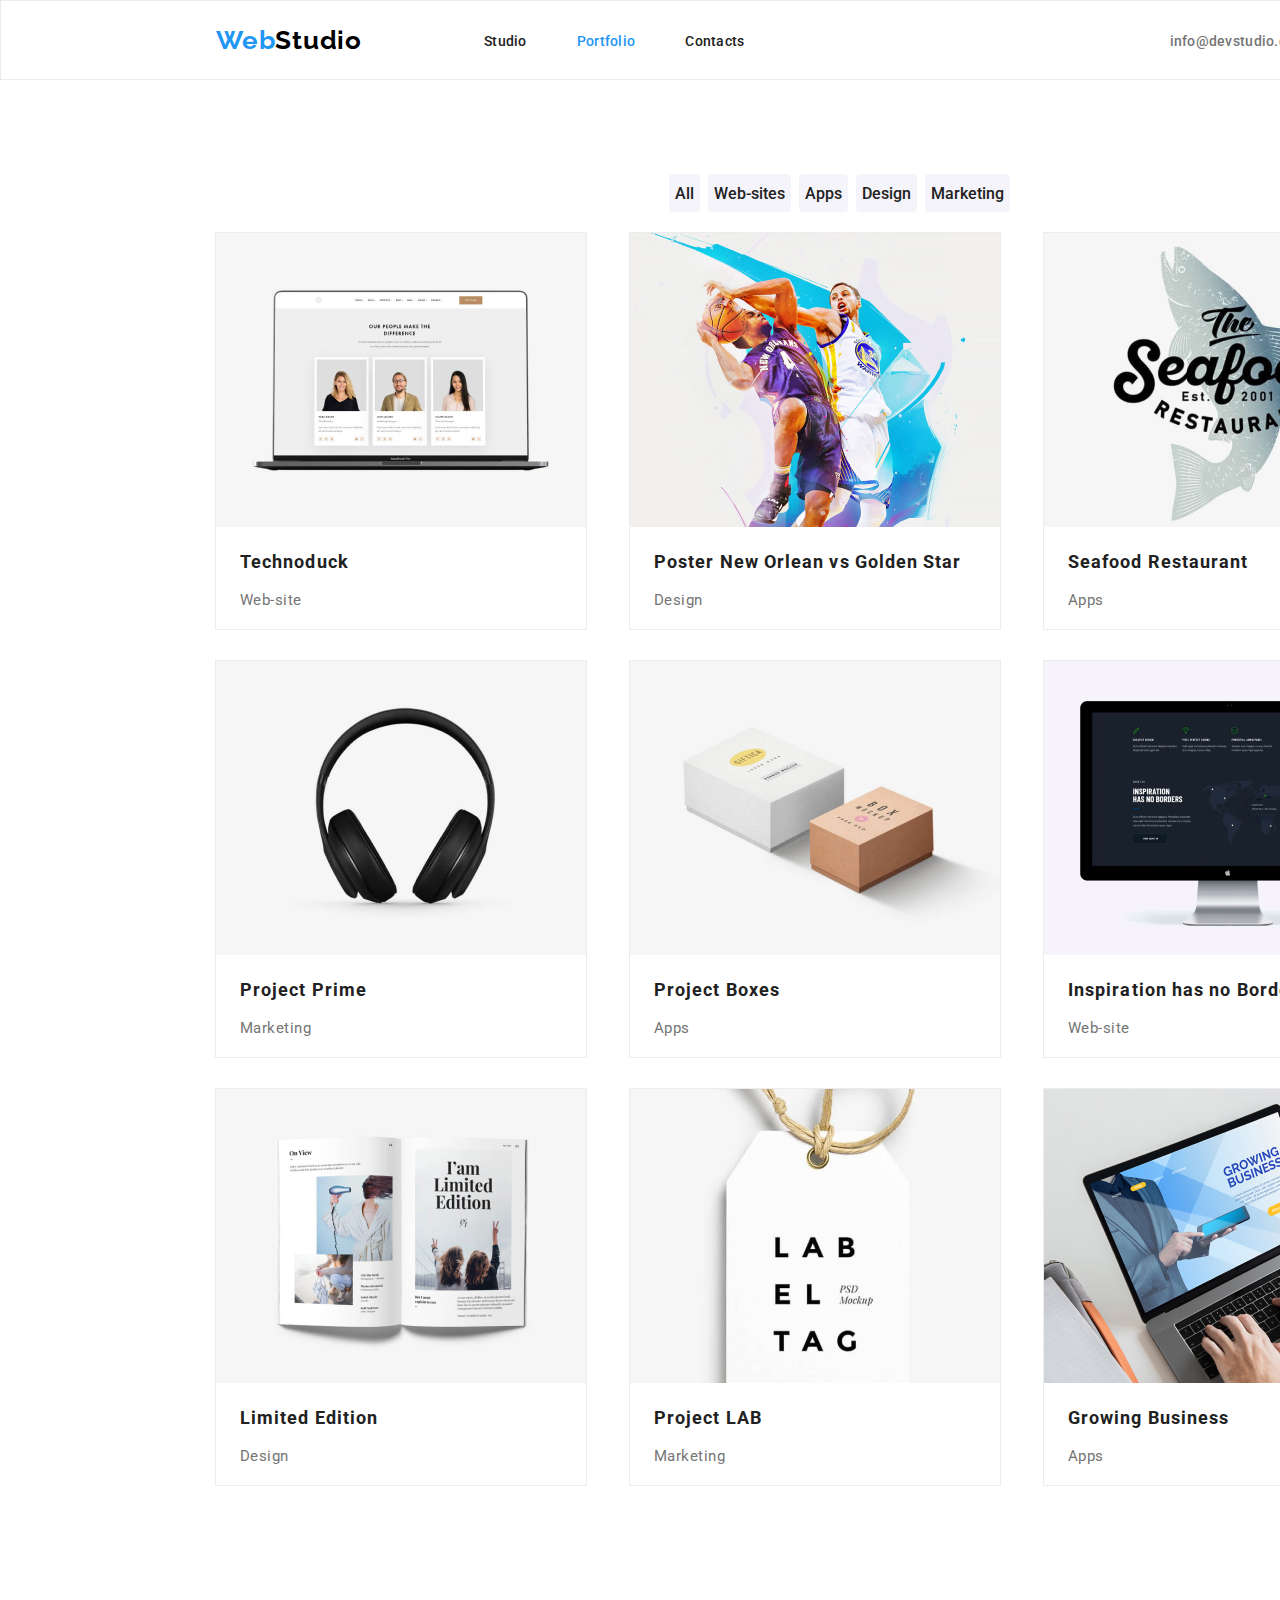
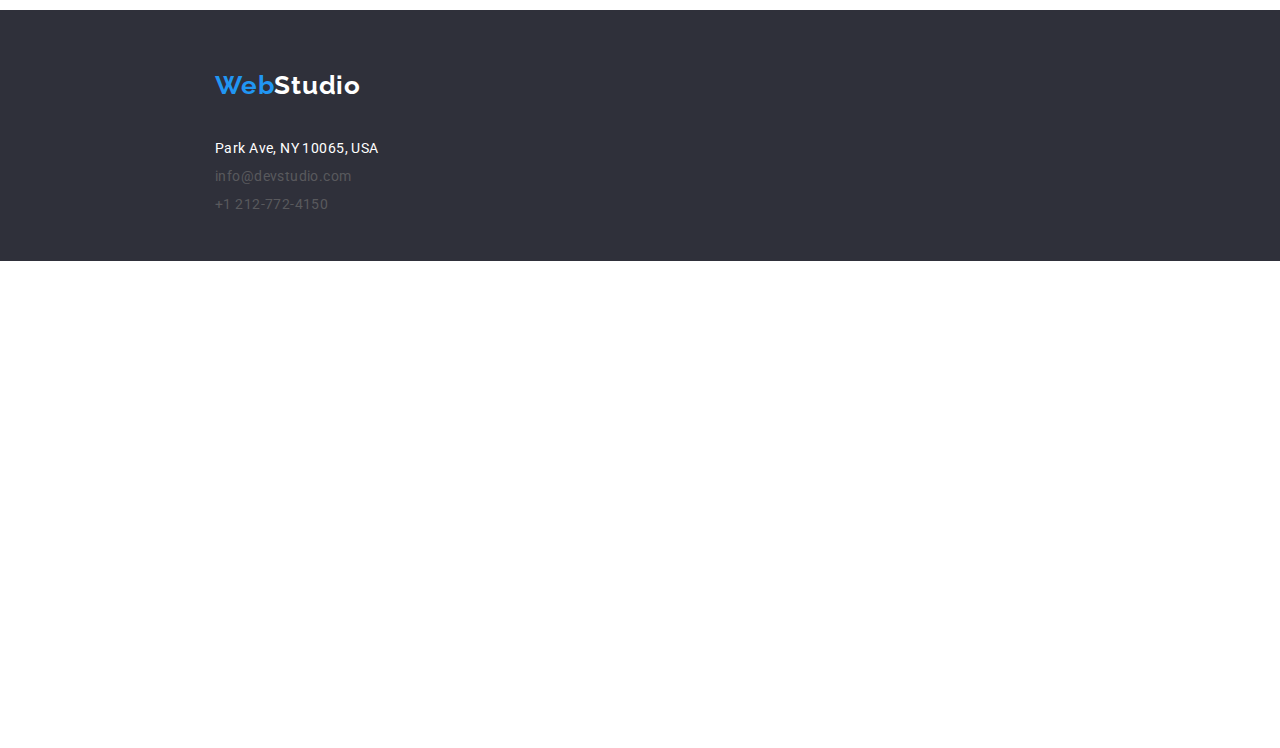
==== porfolio.html @ 8248b451 "update" ====
<!DOCTYPE html>
<html lang="en">

<head>
    <meta charset="UTF-8">
    <meta name="viewport" content="width=device-width, initial-scale=1.0">
    <title>Portfolio</title>
    <link rel="preconnect" href="https://fonts.googleapis.com">
    <link rel="preconnect" href="https://fonts.gstatic.com" crossorigin>
    <link
        href="https://fonts.googleapis.com/css2?family=Montserrat:wght@700&family=Raleway:wght@700&family=Roboto:wght@400;500;700;900&display=swap"
        rel="stylesheet">
    <link rel="stylesheet" href="styles.css">
</head>

<body>
    <header class="header-style">
        <div class="logo">
            <a href="https://github.com/Cosmne/goit-markup-hw-02.git"> <span class="web-head-foot">Web</span><span
                    class="studio-head">Studio</span></a>
        </div>

        <div>
      <nav class="main-navigation">
        <ul class="container-header">
          <li class="main-buttons">
            <a rel="stylesheet" href="index.html" >Studio</a>
          </li>
          <li class="main-buttons">
            <a id="current" rel="stylesheet" href="porfolio.html">Portfolio</a>
          </li>
          <li class="main-buttons">
            <a rel="stylesheet" href="Contacts">Contacts</a>
          </li>
          <li class="box"></li>
          <li>
            <a class="links" rel="stylesheet" href="info@devstudio.com">info@devstudio.com</a>
          </li>
          
          <li>
            <a class="links" rel="stylesheet" href="+1&nbsp;212-772-4150">+1&nbsp;212-772-4150</a>
          </li>
        </ul>
      </nav>
      </div>
    </header>
    <main class="main-portfolio">
        <section  class="container"> <!-- class="main-section-portfolio" -->
            <!--Pag Nav Buttons-->
            <div>
                <ul class="subpage-navigation">
                    <button type="button">All</button>
                    <button type="button">Web-sites</button>
                    <button type="button">Apps</button>
                    <button type="button">Design</button>
                    <button type="button">Marketing</button>
                </ul>
            </div >
            <!--Services-->
            <div  >
            <ul class="services">
                <li><img src="images/img1port.jpg" width="370" height="294" alt="img not found"></img>
                    
                    <h3 class="h3-portfolio">Technoduck</h3>
                    
                    <span class="card-description">Web-site</span>
                </li>
                <li><img src="images/img2port.jpg" width="370" height="294" alt="img not found"></img>
                    
                    <h3 class="h3-portfolio">Poster New Orlean vs Golden Star</h3>
                    
                    <span class="card-description">Design</span>
                </li>
                <li><img src="images/img3port.jpg" width="370" height="294" alt="img not found"></img>
                    
                    <h3 class="h3-portfolio">Seafood Restaurant</h3>
                    
                    <span class="card-description">Apps</span>
                </li>
                <li><img src="images/img4port.jpg" width="370" height="294" alt="img not found"></img>
                    
                    <h3 class="h3-portfolio">Project Prime</h3>
                    
                    <span class="card-description">Marketing</span>
                </li>
                <li><img src="images/img5port.jpg" width="370" height="294" alt="img not found"></img>
                    
                    <h3 class="h3-portfolio">Project Boxes</h3>
                    
                    <span class="card-description">Apps</span>
                </li>
                <li><img src="images/img6port.jpg" width="370" height="294" alt="img not found"></img>
                    
                    <h3 class="h3-portfolio">Inspiration has no Borders</h3>
                    
                    <span class="card-description">Web-site</span>
                </li>
                <li><img src="images/img7port.jpg" width="370" height="294" alt="img not found"></img>
                    
                    <h3 class="h3-portfolio">Limited Edition</h3>
                    
                    <span class="card-description">Design</span>
                </li>
                <li><img src="images/img8port.jpg" width="370" height="294" alt="img not found"></img>
                    
                    <h3 class="h3-portfolio">Project LAB</h3>
                    
                    <span class="card-description">Marketing</span>
                </li>
                <li><img src="images/img9port.jpg" width="370" height="294" alt="img not found"></img>
                   
                    <h3 class="h3-portfolio">Growing Business</h3>
                    
                    <span class="card-description">Apps</span>
                </li>
            </ul>
            </div>
        </section>

    </main>
    <footer class="margin-portfolio">
        <address class="footer-style">
            <div class="logo">
                <a href="https://github.com/Cosmne/goit-markup-hw-02.git">
                    <span class="web-head-foot">Web</span><span class="studio-foot">Studio</span>
                </a>
            </div>
            <ul>
                <li class="set-adress"> <a rel="stylesheet" href="Park&nbsp;Ave,&nbsp;NY&nbsp;10065,&nbsp;USA">Park&nbsp;Ave,&nbsp;NY&nbsp;10065,&nbsp;USA</a></li>
                <li class="contacts"><a rel="stylesheet" href="info@devstudio.com">info@devstudio.com</a></li>
                <li class="contacts"><a rel="stylesheet" href="+1&nbsp;212-772-4150">+1&nbsp;212-772-4150</a></li>
            </ul>
        </address>
    </footer>

</body>

</html>
---- styles.css ----
:root {
  --bg-color: #ffffff;
  --basement-color: #2f303a;
  --text-color: #757575;
  --title-color: #212121;
  --button-color: #2196f3;
  --button-effect: #188ce8;
  --subpage-buttons: #f5f4fa;
  --logo-color: #000000;
}

/*General*/

body {
  font-family: "roboto", "raleway", sans-serif;
  font-family: "roboto";
  color: var(--text-color);
  width: 1600px ;
  height: 2348px ;
  margin: 0;
  padding:0;
 
}
h1 {
    font-size: 44px;
    font-weight: 900;
    line-height: 60px;
    letter-spacing: 0.06em;
    text-align: center;
}
.logo :hover {
  color: var(--button-color);
}
#current {color: var(--button-color);}

.logo {
  font-family: "Raleway";
  font-size: 26px;
  font-weight: 700;
  letter-spacing: 0.03em;
  color: var(--logo-color);
  display: flex;
  width: fit-content;
  height: fit-content;
  padding-top: 24px;
  padding-left: 215px;
  box-sizing: border-box;
 
}
  
.studio-head {
  color: var(--button-color);
}
.web-head-foot {
  color: var(--button-color);
}
.studio-foot {
  color: var(--bg-color);
}
.lists ul {
  list-style: none;
}


/*Studio*/
/*header-footer*/
.header-style {
  display: flex;
  font-family: inherit;
  font-size: 14px;
  font-weight: 500;
  letter-spacing: 0.02em;
  color: inherit;
  width: 1600px;
  height: 80px;
  box-sizing: border-box;
  border: 1px solid #ECECEC;
  
}
.header-style a {
  text-decoration: none;
}
.main-navigation {
  color: inherit;
}
.main-navigation a:link {
  color: inherit;
}
.main-navigation :current{
  color: var(--button-color)
}

.main-navigation a:hover {
  color: var(--button-color);
}
.main-navigation ul {
  list-style: none;
}
.main-buttons {
  color: var(--title-color);
}
.subpage-navigation button:hover {
  background-color: var(--button-color);
  color: var(--bg-color);
  cursor: pointer;
}
.subpage-navigation button:focus {
  background-color: var(--button-effect);
  color: var(--bg-color);
}

.subpage-navigation button {
  font-family: inherit;
  font-weight: 500;
  font-size: 16px;
  color: var(--title-color);
  background-color: var(--subpage-buttons);
  width: fit-content ;
  height: 38px ;
  border-radius: 4px;
  border-style: none;
  margin-left: 8px;
  
}
.subpage-navigation {
  display: flex;
  justify-content: center;
  margin-bottom: 20px;
  margin-top: 0;
  padding-top: 0;
}
.footer-style {
  font-family: inherit;
  font-size: 14px;
  font-weight: 400;
  letter-spacing: 0.03em;
  text-align: left;
  font-style: normal;
  background-color: var(--basement-color);
}
.footer-style a {
  text-decoration: none;
}
.footer-style ul {
  list-style: none;
  padding: 0;
  margin-top: 28px;
}

.footer-style a:link,
a:visited {
  color: inherit;
}
.footer-style a:hover {
  color: var(--button-color);
}
.set-adress {
  color: var(--bg-color);
}
.contacts {
  opacity: 0.6;
}
/*top-section*/
.main-title {
  background-color: var(--basement-color);
  color: var(--bg-color);
}
/*Main-Button*/
.req-serv-button {
  background-color: var(--button-color);
  font-family: inherit;
  font-weight: 700;
  font-size: 16px;
  color: var(--bg-color);
  border: none;
  padding: 5px 20px;
  border-radius: 4px;
  cursor: pointer;
  width: 200px;
  height: 50px;
}

.req-serv-button:hover {
  background-color: var(--button-effect);
}
.req-serv-button:focus {
  background-color: var(--button-effect);
}
/*title-text*/
.h3-studio {
  color: var(--title-color);
  font-family: Roboto;
  font-size: 14px;
  font-weight: 700;
  letter-spacing: 0.03em;
  text-align: left;
  margin-top: 0 auto;
}
.h2-studio {
  color: var(--title-color);
  font-family: inherit;
  font-size: 36px;
  font-weight: 700;
  letter-spacing: 0.03em;
  text-align: center;
  margin:0 auto;
}
.services {
  letter-spacing: 0.03em;
  list-style: none; 
  display: flex;
  flex-wrap: wrap;
  justify-content: space-between;
  padding: 0;
  margin: 0;
  
}
.p-studio {
  font-family: inherit;
  font-size: 14px;
  font-weight: 400;
  letter-spacing: 0.03em;
  text-align: left;
}
.team-studio {
  color: var(--title-color);
  font-family: inherit;
  font-size: 16px;
  font-weight: 500;
  letter-spacing: 0.03em;
  text-align: center;
}
/*text*/
.team-studio-description {
  font-family: inherit;
  font-size: 16px;
  font-weight: 400;
  letter-spacing: 0.03em;
  text-align: center;
}

/*Portofolio*/
.h3-portfolio {
  font-family: inherit;
  font-size: 18px;
  font-weight: 700;
  letter-spacing: 0.06em;
  text-align: left;
  color: var(--title-color);
}
.services span {
  font-family: inherit;
  font-size: 15px;
  font-weight: 400;
  letter-spacing: 0.03em;
  text-align: left;
}
.studio-head {
  color: var(--logo-color);
}
/*PageAlign*/

.header-style {
  display: flex;
  flex-direction: row;
  width: 1600px; 
  height: 80px;
  box-sizing: border-box;
}


.container-mid li {
  box-sizing: border-box;
  width: 270px;
  height: 101px;
  padding: 0;
  margin: 0;
}
.container-mid {
  align-items: center;
  display: flex;
  justify-content: space-between;
  padding:0;
  margin: 0;
}

.team-position li {
  box-sizing: border-box;
  width: 270px ;
  height: 368px ;
  box-shadow: 0px 2px 1px 0px #00000033;
  box-shadow: 0px 1px 1px 0px #00000024;
  box-shadow: 0px 1px 3px 0px #0000001F;
  background-color: #ffffff;
  text-align: center;
}
.team-position {
  display: flex;
  flex-direction: row;
  justify-content: space-between;
  margin-top: 50px;
  margin-bottom: 0;
  padding-left: 0;
}
.team-position li {
  text-align: center;
}

.ocupation  {
  display: flex;
  flex-direction: row;
  margin: 0;
  padding-top: 50px;
  padding-left: 0;
  justify-content: space-between;
  
}
.container {
  width: 1200px;  
  margin-top: 94px;
  margin-left: 215px;
  display:inline-block;
  box-sizing: border-box;
  padding: 0;
  
}
.main-title {
  width: 1600px;
  height: 600px;
  display: flex;
  align-items: center;
  justify-content: center;
  margin: 0;
}
.container-header {
  display: flex;
  margin: 32px;
  
}
.main-navigation {
  display: inline-block;
  box-sizing: border-box;
  flex-direction: row;
  margin: 0;
} 
.main-buttons {
  box-sizing: border-box;
  width: fit-content;
  margin-left: 50px;
}
.links {
  display: inline-flex;
  box-sizing: border-box;
  margin-left: 40px;
}
.box {
  display: inline-flex;
    box-sizing: border-box;
    width: 385px;
}
.footer-style {
  box-sizing: border-box;
  display: flex;
  flex-direction: column;
  width: 1600px;
  height: 251px;
  padding-top: 36px;
}
.margin-portfolio {
  margin-top: 94px;
}
.contacts, .set-adress {
  display: flex;
  margin-left: 215px;
  margin-top: 12px;
}
.button {
  display: flex;
  justify-content: center;
}
.bottom-main {
  background-color: #F5F4FA;
  width: 1600px;
  height: 648px;
  margin-top: 94px;
}
.services li {
  box-sizing: border-box;
  border: 1px solid #ECECEC;
  padding-bottom: 20px;
  margin-bottom: 30px;
}
.services  {
  display: flex;
  flex-wrap: wrap;
  margin-top: 20px;
  
}
.main-portfolio {
  display: block;
  justify-content: center;
}
.card-description {
  margin-top: 20px;
  margin-left: 24px;
  
}
.h3-portfolio {
  margin-top: 20px;
  margin-left: 24px;
}
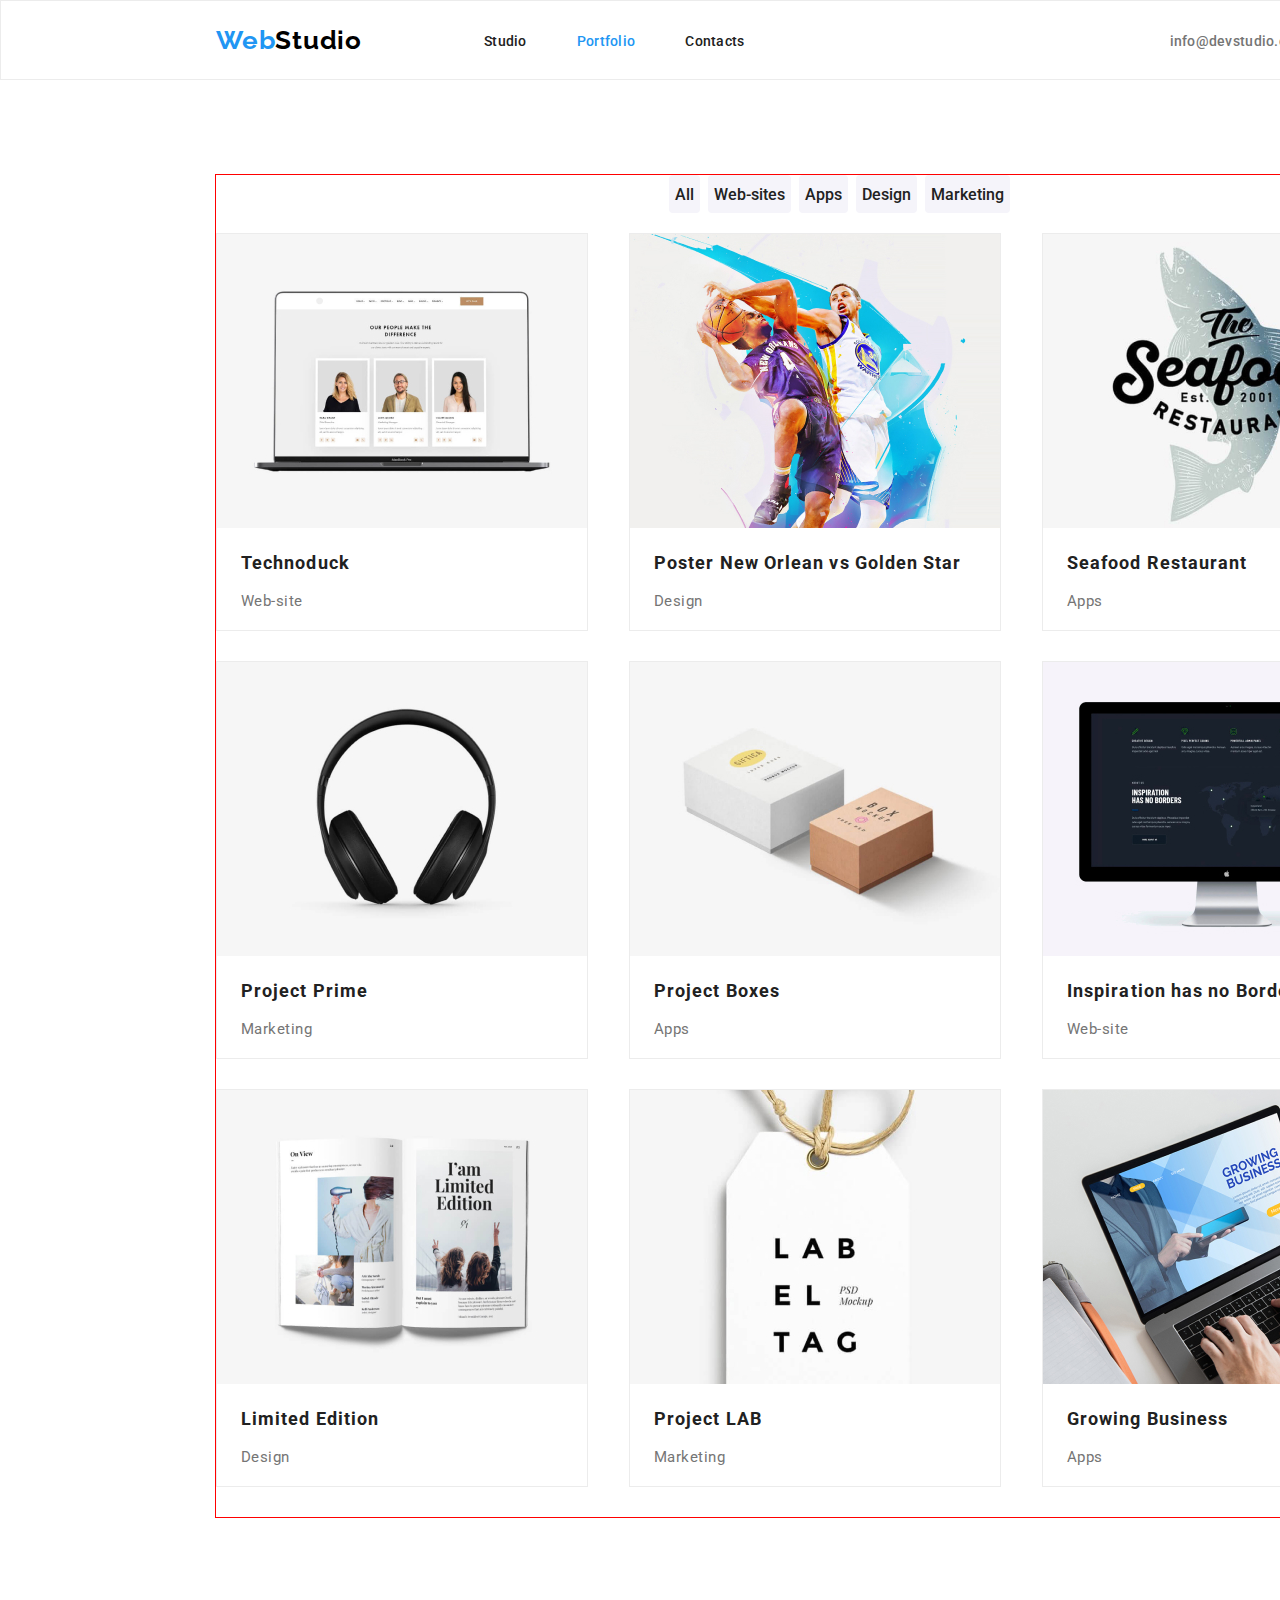
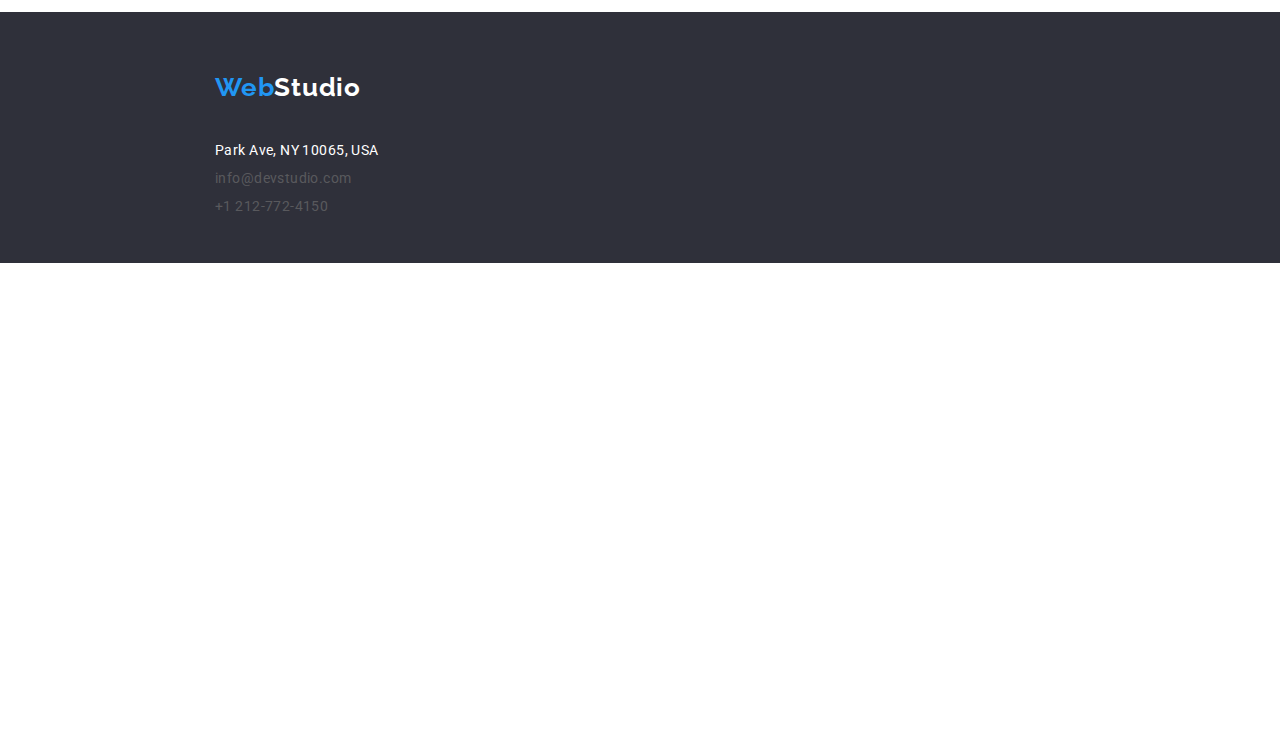
==== commit e96ffc77: "update" ====
--- a/porfolio.html
+++ b/porfolio.html
@@ -118,7 +118,7 @@
         </section>
 
     </main>
-    <footer class="margin-portfolio">
+    <footer class="margin-footer">
         <address class="footer-style">
             <div class="logo">
                 <a href="https://github.com/Cosmne/goit-markup-hw-02.git">
--- a/styles.css
+++ b/styles.css
@@ -21,6 +21,9 @@
   padding:0;
  
 }
+ul {
+  list-style: none;
+}
 h1 {
     font-size: 44px;
     font-weight: 900;
@@ -162,7 +165,7 @@
 }
 /*top-section*/
 .main-title {
-  background-color: var(--basement-color);
+  background-image: url(/images/Imgbg.jpg);
   color: var(--bg-color);
 }
 /*Main-Button*/
@@ -268,22 +271,20 @@
   box-sizing: border-box;
 }
 
-
-.container-mid li {
-  box-sizing: border-box;
-  width: 270px;
-  height: 101px;
-  padding: 0;
-  margin: 0;
-}
 .container-mid {
+  display: flex;
   align-items: center;
-  display: flex;
   justify-content: space-between;
   padding:0;
-  margin: 0;
-}
-
+  margin: 0;  
+}
+.container-mid li {
+  box-sizing: border-box;
+  width: 270px;
+  height: 251px;
+  padding: 0;
+  margin: 0;
+}
 .team-position li {
   box-sizing: border-box;
   width: 270px ;
@@ -322,6 +323,7 @@
   display:inline-block;
   box-sizing: border-box;
   padding: 0;
+  border: 1px solid red;
   
 }
 .main-title {
@@ -366,7 +368,7 @@
   height: 251px;
   padding-top: 36px;
 }
-.margin-portfolio {
+.margin-footer {
   margin-top: 94px;
 }
 .contacts, .set-adress {
@@ -408,4 +410,45 @@
 .h3-portfolio {
   margin-top: 20px;
   margin-left: 24px;
-}+}
+/* Decorations */
+.decoration-studio1 {
+width: 270px ;
+height: 120px ;
+border-radius: 4px;
+background-color: #F5F4FA;
+display: flex;
+justify-content: center;
+align-items: center;
+margin-bottom: 30px;
+}
+.decoration-studio1 img {
+  width: 70px ;
+  height: 70px ;
+}
+.header-decoration ::before img {
+  display: block;
+}
+.qualities {
+  display: inline-block;
+  width: 270px;
+  height: 251px; 
+}
+.customers li {
+  width: 170px ;
+  height: 92px ;
+  border-radius: 4px ;
+  border: 1px solid #AFB1B8; 
+}
+.customers img {
+  padding: 16px 32px;
+}
+
+.customers {
+  display: flex;
+  align-items: center;
+  justify-content: space-between;
+  padding: 0;
+  margin-top: 50px;
+  margin-bottom: 0px;
+}
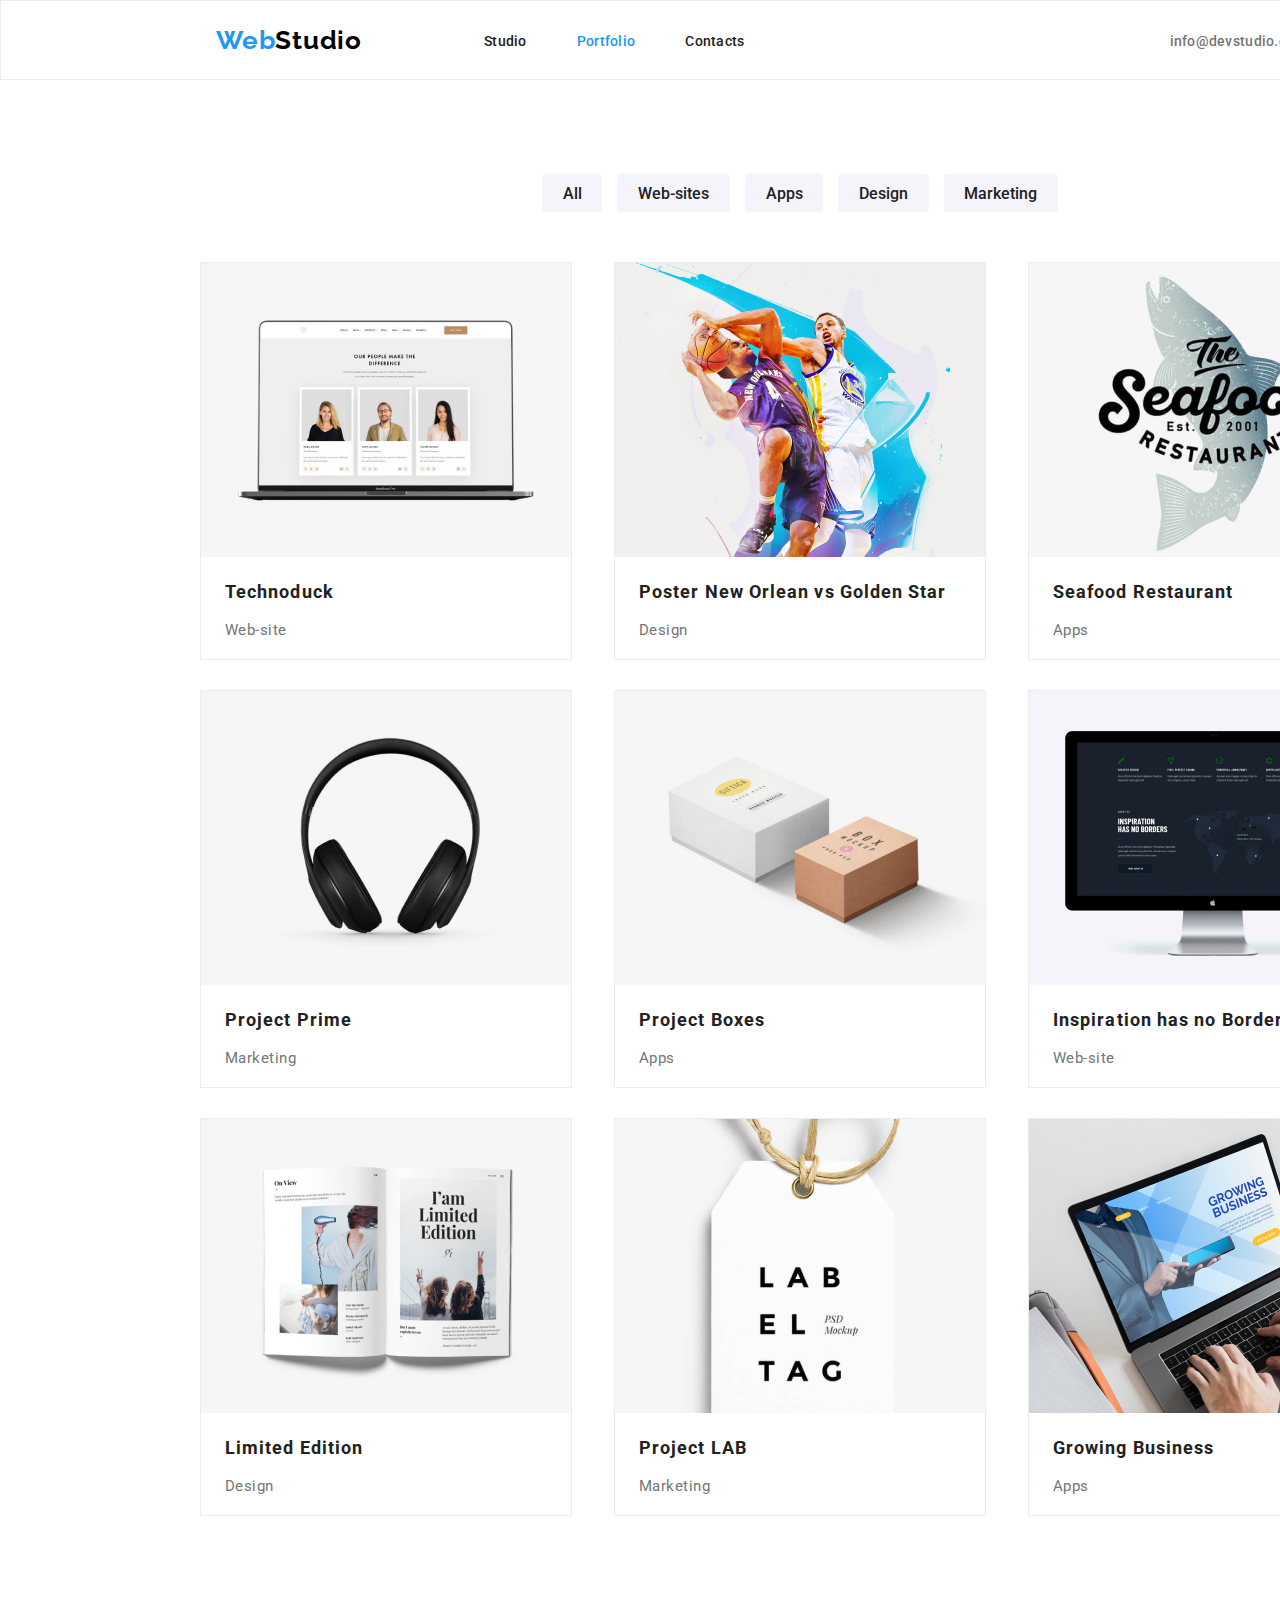
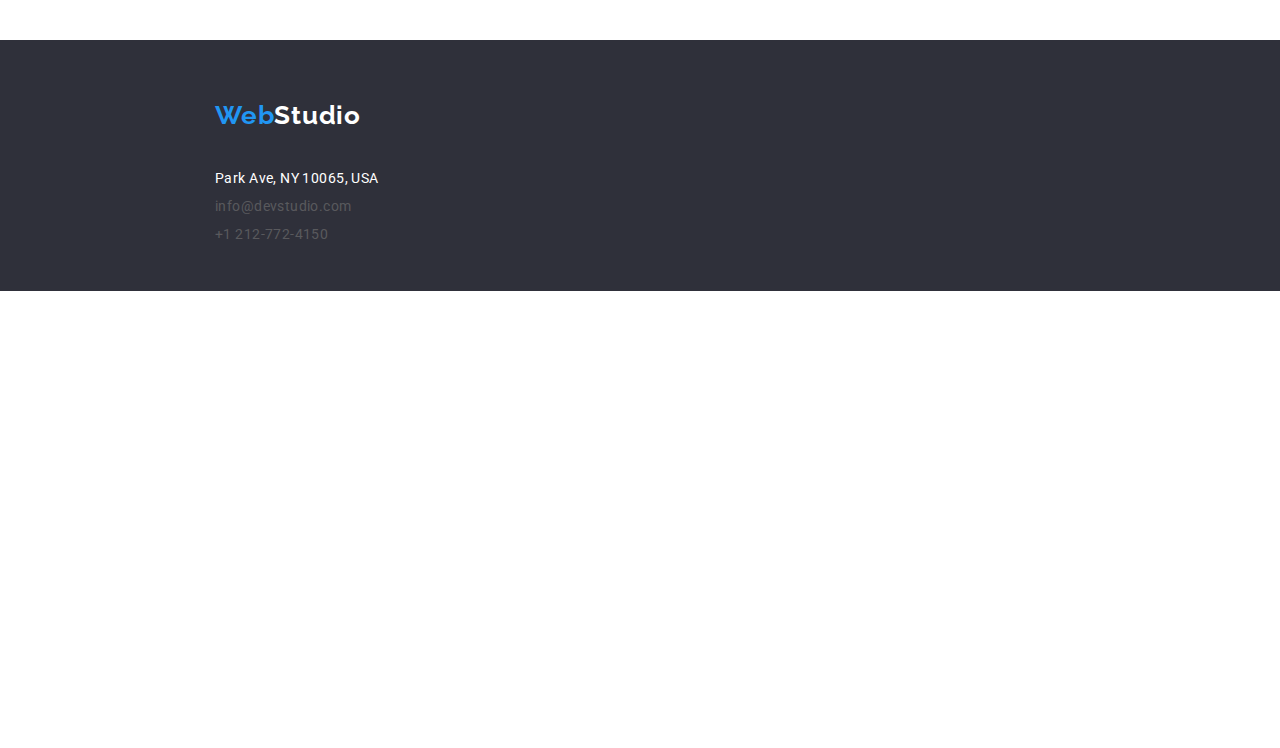
==== commit b61b560f: "after" ====
--- a/porfolio.html
+++ b/porfolio.html
@@ -21,104 +21,107 @@
         </div>
 
         <div>
-      <nav class="main-navigation">
-        <ul class="container-header">
-          <li class="main-buttons">
-            <a rel="stylesheet" href="index.html" >Studio</a>
-          </li>
-          <li class="main-buttons">
-            <a id="current" rel="stylesheet" href="porfolio.html">Portfolio</a>
-          </li>
-          <li class="main-buttons">
-            <a rel="stylesheet" href="Contacts">Contacts</a>
-          </li>
-          <li class="box"></li>
-          <li>
-            <a class="links" rel="stylesheet" href="info@devstudio.com">info@devstudio.com</a>
-          </li>
-          
-          <li>
-            <a class="links" rel="stylesheet" href="+1&nbsp;212-772-4150">+1&nbsp;212-772-4150</a>
-          </li>
-        </ul>
-      </nav>
-      </div>
+            <nav class="main-navigation">
+                <ul class="container-header">
+                    <li class="main-buttons">
+                        <a rel="stylesheet" href="index.html">Studio</a>
+                    </li>
+                    <li class="main-buttons">
+                        <a id="current" rel="stylesheet" href="porfolio.html">Portfolio</a>
+                    </li>
+                    <li class="main-buttons">
+                        <a rel="stylesheet" href="Contacts">Contacts</a>
+                    </li>
+                    <li class="box"></li>
+                    <li>
+                        <a class="links" rel="stylesheet" href="info@devstudio.com">info@devstudio.com</a>
+                    </li>
+
+                    <li>
+                        <a class="links" rel="stylesheet" href="+1&nbsp;212-772-4150">+1&nbsp;212-772-4150</a>
+                    </li>
+                </ul>
+            </nav>
+        </div>
     </header>
-    <main class="main-portfolio">
-        <section  class="container"> <!-- class="main-section-portfolio" -->
-            <!--Pag Nav Buttons-->
-            <div>
-                <ul class="subpage-navigation">
+
+    <main>
+        <!-- class="main-section-portfolio" -->
+        <!--Pag Nav Buttons-->
+        <section class="centering">
+            <div class="container">
+                <div class="subpage-navigation">
                     <button type="button">All</button>
                     <button type="button">Web-sites</button>
                     <button type="button">Apps</button>
                     <button type="button">Design</button>
                     <button type="button">Marketing</button>
+                </div>
+            </div>
+            <!--Cards-->
+
+            <div class="container">
+                <ul class="services">
+                    <li><img src="images/img1port.jpg" width="370" height="294" alt="img not found"></img>
+
+                        <h3 class="h3-portfolio">Technoduck</h3>
+
+                        <span class="card-description">Web-site</span>
+                    </li>
+                    <li><img src="images/img2port.jpg" width="370" height="294" alt="img not found"></img>
+
+                        <h3 class="h3-portfolio">Poster New Orlean vs Golden Star</h3>
+
+                        <span class="card-description">Design</span>
+                    </li>
+                    <li><img src="images/img3port.jpg" width="370" height="294" alt="img not found"></img>
+
+                        <h3 class="h3-portfolio">Seafood Restaurant</h3>
+
+                        <span class="card-description">Apps</span>
+                    </li>
+                    <li><img src="images/img4port.jpg" width="370" height="294" alt="img not found"></img>
+
+                        <h3 class="h3-portfolio">Project Prime</h3>
+
+                        <span class="card-description">Marketing</span>
+                    </li>
+                    <li><img src="images/img5port.jpg" width="370" height="294" alt="img not found"></img>
+
+                        <h3 class="h3-portfolio">Project Boxes</h3>
+
+                        <span class="card-description">Apps</span>
+                    </li>
+                    <li><img src="images/img6port.jpg" width="370" height="294" alt="img not found"></img>
+
+                        <h3 class="h3-portfolio">Inspiration has no Borders</h3>
+
+                        <span class="card-description">Web-site</span>
+                    </li>
+                    <li><img src="images/img7port.jpg" width="370" height="294" alt="img not found"></img>
+
+                        <h3 class="h3-portfolio">Limited Edition</h3>
+
+                        <span class="card-description">Design</span>
+                    </li>
+                    <li><img src="images/img8port.jpg" width="370" height="294" alt="img not found"></img>
+
+                        <h3 class="h3-portfolio">Project LAB</h3>
+
+                        <span class="card-description">Marketing</span>
+                    </li>
+                    <li><img src="images/img9port.jpg" width="370" height="294" alt="img not found"></img>
+
+                        <h3 class="h3-portfolio">Growing Business</h3>
+
+                        <span class="card-description">Apps</span>
+                    </li>
                 </ul>
-            </div >
-            <!--Services-->
-            <div  >
-            <ul class="services">
-                <li><img src="images/img1port.jpg" width="370" height="294" alt="img not found"></img>
-                    
-                    <h3 class="h3-portfolio">Technoduck</h3>
-                    
-                    <span class="card-description">Web-site</span>
-                </li>
-                <li><img src="images/img2port.jpg" width="370" height="294" alt="img not found"></img>
-                    
-                    <h3 class="h3-portfolio">Poster New Orlean vs Golden Star</h3>
-                    
-                    <span class="card-description">Design</span>
-                </li>
-                <li><img src="images/img3port.jpg" width="370" height="294" alt="img not found"></img>
-                    
-                    <h3 class="h3-portfolio">Seafood Restaurant</h3>
-                    
-                    <span class="card-description">Apps</span>
-                </li>
-                <li><img src="images/img4port.jpg" width="370" height="294" alt="img not found"></img>
-                    
-                    <h3 class="h3-portfolio">Project Prime</h3>
-                    
-                    <span class="card-description">Marketing</span>
-                </li>
-                <li><img src="images/img5port.jpg" width="370" height="294" alt="img not found"></img>
-                    
-                    <h3 class="h3-portfolio">Project Boxes</h3>
-                    
-                    <span class="card-description">Apps</span>
-                </li>
-                <li><img src="images/img6port.jpg" width="370" height="294" alt="img not found"></img>
-                    
-                    <h3 class="h3-portfolio">Inspiration has no Borders</h3>
-                    
-                    <span class="card-description">Web-site</span>
-                </li>
-                <li><img src="images/img7port.jpg" width="370" height="294" alt="img not found"></img>
-                    
-                    <h3 class="h3-portfolio">Limited Edition</h3>
-                    
-                    <span class="card-description">Design</span>
-                </li>
-                <li><img src="images/img8port.jpg" width="370" height="294" alt="img not found"></img>
-                    
-                    <h3 class="h3-portfolio">Project LAB</h3>
-                    
-                    <span class="card-description">Marketing</span>
-                </li>
-                <li><img src="images/img9port.jpg" width="370" height="294" alt="img not found"></img>
-                   
-                    <h3 class="h3-portfolio">Growing Business</h3>
-                    
-                    <span class="card-description">Apps</span>
-                </li>
-            </ul>
             </div>
         </section>
 
     </main>
-    <footer class="margin-footer">
+    <footer>
         <address class="footer-style">
             <div class="logo">
                 <a href="https://github.com/Cosmne/goit-markup-hw-02.git">
@@ -126,7 +129,9 @@
                 </a>
             </div>
             <ul>
-                <li class="set-adress"> <a rel="stylesheet" href="Park&nbsp;Ave,&nbsp;NY&nbsp;10065,&nbsp;USA">Park&nbsp;Ave,&nbsp;NY&nbsp;10065,&nbsp;USA</a></li>
+                <li class="set-adress"> <a rel="stylesheet"
+                        href="Park&nbsp;Ave,&nbsp;NY&nbsp;10065,&nbsp;USA">Park&nbsp;Ave,&nbsp;NY&nbsp;10065,&nbsp;USA</a>
+                </li>
                 <li class="contacts"><a rel="stylesheet" href="info@devstudio.com">info@devstudio.com</a></li>
                 <li class="contacts"><a rel="stylesheet" href="+1&nbsp;212-772-4150">+1&nbsp;212-772-4150</a></li>
             </ul>
--- a/styles.css
+++ b/styles.css
@@ -15,26 +15,31 @@
   font-family: "roboto", "raleway", sans-serif;
   font-family: "roboto";
   color: var(--text-color);
-  width: 1600px ;
-  height: 2348px ;
+  width: 1600px;
+  height: 2348px;
   margin: 0;
-  padding:0;
- 
-}
+  padding: 0;
+}
+
 ul {
   list-style: none;
 }
+
 h1 {
-    font-size: 44px;
-    font-weight: 900;
-    line-height: 60px;
-    letter-spacing: 0.06em;
-    text-align: center;
-}
+  font-size: 44px;
+  font-weight: 900;
+  line-height: 60px;
+  letter-spacing: 0.06em;
+  text-align: center;
+}
+
 .logo :hover {
   color: var(--button-color);
 }
-#current {color: var(--button-color);}
+
+#current {
+  color: var(--button-color);
+}
 
 .logo {
   font-family: "Raleway";
@@ -48,22 +53,20 @@
   padding-top: 24px;
   padding-left: 215px;
   box-sizing: border-box;
- 
-}
-  
+
+}
+
 .studio-head {
   color: var(--button-color);
 }
+
 .web-head-foot {
   color: var(--button-color);
 }
+
 .studio-foot {
   color: var(--bg-color);
 }
-.lists ul {
-  list-style: none;
-}
-
 
 /*Studio*/
 /*header-footer*/
@@ -74,39 +77,42 @@
   font-weight: 500;
   letter-spacing: 0.02em;
   color: inherit;
-  width: 1600px;
   height: 80px;
   box-sizing: border-box;
   border: 1px solid #ECECEC;
-  
-}
+}
+
+
 .header-style a {
   text-decoration: none;
 }
+
 .main-navigation {
   color: inherit;
 }
+
 .main-navigation a:link {
   color: inherit;
 }
-.main-navigation :current{
+
+.main-navigation :current {
   color: var(--button-color)
 }
 
 .main-navigation a:hover {
   color: var(--button-color);
 }
-.main-navigation ul {
-  list-style: none;
-}
+
 .main-buttons {
   color: var(--title-color);
 }
+
 .subpage-navigation button:hover {
   background-color: var(--button-color);
   color: var(--bg-color);
   cursor: pointer;
 }
+
 .subpage-navigation button:focus {
   background-color: var(--button-effect);
   color: var(--bg-color);
@@ -118,20 +124,24 @@
   font-size: 16px;
   color: var(--title-color);
   background-color: var(--subpage-buttons);
-  width: fit-content ;
-  height: 38px ;
+  width: fit-content;
+  height: 38px;
   border-radius: 4px;
   border-style: none;
-  margin-left: 8px;
-  
-}
+  padding-left: 4%;
+  padding-right: 4%;
+}
+
 .subpage-navigation {
   display: flex;
-  justify-content: center;
-  margin-bottom: 20px;
+  flex-wrap: wrap;
+  justify-content: space-between;
   margin-top: 0;
-  padding-top: 0;
-}
+  width: 516px;
+  height: 38px;
+
+}
+
 .footer-style {
   font-family: inherit;
   font-size: 14px;
@@ -141,9 +151,11 @@
   font-style: normal;
   background-color: var(--basement-color);
 }
+
 .footer-style a {
   text-decoration: none;
 }
+
 .footer-style ul {
   list-style: none;
   padding: 0;
@@ -154,20 +166,25 @@
 a:visited {
   color: inherit;
 }
+
 .footer-style a:hover {
   color: var(--button-color);
 }
+
 .set-adress {
   color: var(--bg-color);
 }
+
 .contacts {
   opacity: 0.6;
 }
+
 /*top-section*/
 .main-title {
-  background-image: url(/images/Imgbg.jpg);
-  color: var(--bg-color);
-}
+  background-color: var(--basement-color);
+  color: var(--bg-color);
+}
+
 /*Main-Button*/
 .req-serv-button {
   background-color: var(--button-color);
@@ -186,9 +203,11 @@
 .req-serv-button:hover {
   background-color: var(--button-effect);
 }
+
 .req-serv-button:focus {
   background-color: var(--button-effect);
 }
+
 /*title-text*/
 .h3-studio {
   color: var(--title-color);
@@ -199,6 +218,7 @@
   text-align: left;
   margin-top: 0 auto;
 }
+
 .h2-studio {
   color: var(--title-color);
   font-family: inherit;
@@ -206,18 +226,21 @@
   font-weight: 700;
   letter-spacing: 0.03em;
   text-align: center;
-  margin:0 auto;
-}
+  margin: 0 auto;
+}
+
 .services {
   letter-spacing: 0.03em;
-  list-style: none; 
+
   display: flex;
   flex-wrap: wrap;
   justify-content: space-between;
   padding: 0;
-  margin: 0;
-  
-}
+  margin-top: 50px;
+  margin-bottom: 0;
+
+}
+
 .p-studio {
   font-family: inherit;
   font-size: 14px;
@@ -225,6 +248,7 @@
   letter-spacing: 0.03em;
   text-align: left;
 }
+
 .team-studio {
   color: var(--title-color);
   font-family: inherit;
@@ -232,7 +256,9 @@
   font-weight: 500;
   letter-spacing: 0.03em;
   text-align: center;
-}
+
+}
+
 /*text*/
 .team-studio-description {
   font-family: inherit;
@@ -240,6 +266,8 @@
   font-weight: 400;
   letter-spacing: 0.03em;
   text-align: center;
+  margin-top: 10px;
+
 }
 
 /*Portofolio*/
@@ -251,6 +279,7 @@
   text-align: left;
   color: var(--title-color);
 }
+
 .services span {
   font-family: inherit;
   font-size: 15px;
@@ -258,197 +287,179 @@
   letter-spacing: 0.03em;
   text-align: left;
 }
+
 .studio-head {
   color: var(--logo-color);
 }
+
 /*PageAlign*/
 
 .header-style {
   display: flex;
   flex-direction: row;
-  width: 1600px; 
   height: 80px;
   box-sizing: border-box;
 }
 
+.container-mid li {
+  box-sizing: border-box;
+  width: 270px;
+  height: 101px;
+  padding: 0;
+  margin: 0;
+}
+
+.centering {
+  display: flex;
+  flex-direction: column;
+  justify-content: center;
+  align-items: center;
+  padding-top: 94px;
+  padding-bottom: 94px;
+}
+
 .container-mid {
-  display: flex;
   align-items: center;
-  justify-content: space-between;
-  padding:0;
-  margin: 0;  
-}
-.container-mid li {
+  display: flex;
+  justify-content: space-between;
+  width: inherit;
+  padding: 0;
+  margin-top: 0;
+  margin-bottom: 94px;
+}
+
+.team-position li {
   box-sizing: border-box;
   width: 270px;
-  height: 251px;
-  padding: 0;
-  margin: 0;
-}
-.team-position li {
-  box-sizing: border-box;
-  width: 270px ;
-  height: 368px ;
+  height: 368px;
   box-shadow: 0px 2px 1px 0px #00000033;
   box-shadow: 0px 1px 1px 0px #00000024;
   box-shadow: 0px 1px 3px 0px #0000001F;
   background-color: #ffffff;
-  text-align: center;
-}
+  display: flex;
+  flex-wrap: wrap;
+  flex-direction: column;
+}
+
 .team-position {
   display: flex;
-  flex-direction: row;
   justify-content: space-between;
   margin-top: 50px;
   margin-bottom: 0;
   padding-left: 0;
-}
-.team-position li {
-  text-align: center;
-}
-
-.ocupation  {
+  width: inherit;
+}
+
+.team-position img {
+  padding-bottom: 30px;
+}
+
+.bottom-style {
+  background-color: #F5F4FA;
+  margin: 0;
+  padding: 0;
+}
+
+.ocupation {
   display: flex;
   flex-direction: row;
-  margin: 0;
+  margin-top: ;
   padding-top: 50px;
   padding-left: 0;
   justify-content: space-between;
-  
-}
+  width: inherit;
+}
+
 .container {
-  width: 1200px;  
-  margin-top: 94px;
-  margin-left: 215px;
-  display:inline-block;
-  box-sizing: border-box;
-  padding: 0;
-  border: 1px solid red;
-  
-}
+  width: 1200px;
+  display: flex;
+  flex-wrap: wrap;
+  justify-content: center;
+  box-sizing: border-box;
+  padding: 0;
+
+}
+
 .main-title {
-  width: 1600px;
   height: 600px;
   display: flex;
   align-items: center;
   justify-content: center;
   margin: 0;
 }
+
 .container-header {
   display: flex;
   margin: 32px;
-  
-}
+}
+
 .main-navigation {
   display: inline-block;
   box-sizing: border-box;
   flex-direction: row;
   margin: 0;
-} 
+}
+
 .main-buttons {
   box-sizing: border-box;
   width: fit-content;
   margin-left: 50px;
 }
+
 .links {
   display: inline-flex;
   box-sizing: border-box;
   margin-left: 40px;
 }
+
 .box {
   display: inline-flex;
-    box-sizing: border-box;
-    width: 385px;
-}
+  box-sizing: border-box;
+  width: 385px;
+}
+
 .footer-style {
   box-sizing: border-box;
   display: flex;
   flex-direction: column;
-  width: 1600px;
   height: 251px;
   padding-top: 36px;
 }
-.margin-footer {
-  margin-top: 94px;
-}
-.contacts, .set-adress {
+
+.contacts,
+.set-adress {
   display: flex;
   margin-left: 215px;
   margin-top: 12px;
 }
+
 .button {
   display: flex;
   justify-content: center;
 }
-.bottom-main {
+
+.employees {
   background-color: #F5F4FA;
-  width: 1600px;
   height: 648px;
   margin-top: 94px;
-}
+  display: flex;
+  justify-content: space-between;
+
+}
+
 .services li {
   box-sizing: border-box;
   border: 1px solid #ECECEC;
   padding-bottom: 20px;
   margin-bottom: 30px;
 }
-.services  {
-  display: flex;
-  flex-wrap: wrap;
-  margin-top: 20px;
-  
-}
-.main-portfolio {
-  display: block;
-  justify-content: center;
-}
+
 .card-description {
   margin-top: 20px;
   margin-left: 24px;
-  
-}
+}
+
 .h3-portfolio {
   margin-top: 20px;
   margin-left: 24px;
-}
-/* Decorations */
-.decoration-studio1 {
-width: 270px ;
-height: 120px ;
-border-radius: 4px;
-background-color: #F5F4FA;
-display: flex;
-justify-content: center;
-align-items: center;
-margin-bottom: 30px;
-}
-.decoration-studio1 img {
-  width: 70px ;
-  height: 70px ;
-}
-.header-decoration ::before img {
-  display: block;
-}
-.qualities {
-  display: inline-block;
-  width: 270px;
-  height: 251px; 
-}
-.customers li {
-  width: 170px ;
-  height: 92px ;
-  border-radius: 4px ;
-  border: 1px solid #AFB1B8; 
-}
-.customers img {
-  padding: 16px 32px;
-}
-
-.customers {
-  display: flex;
-  align-items: center;
-  justify-content: space-between;
-  padding: 0;
-  margin-top: 50px;
-  margin-bottom: 0px;
-}
+}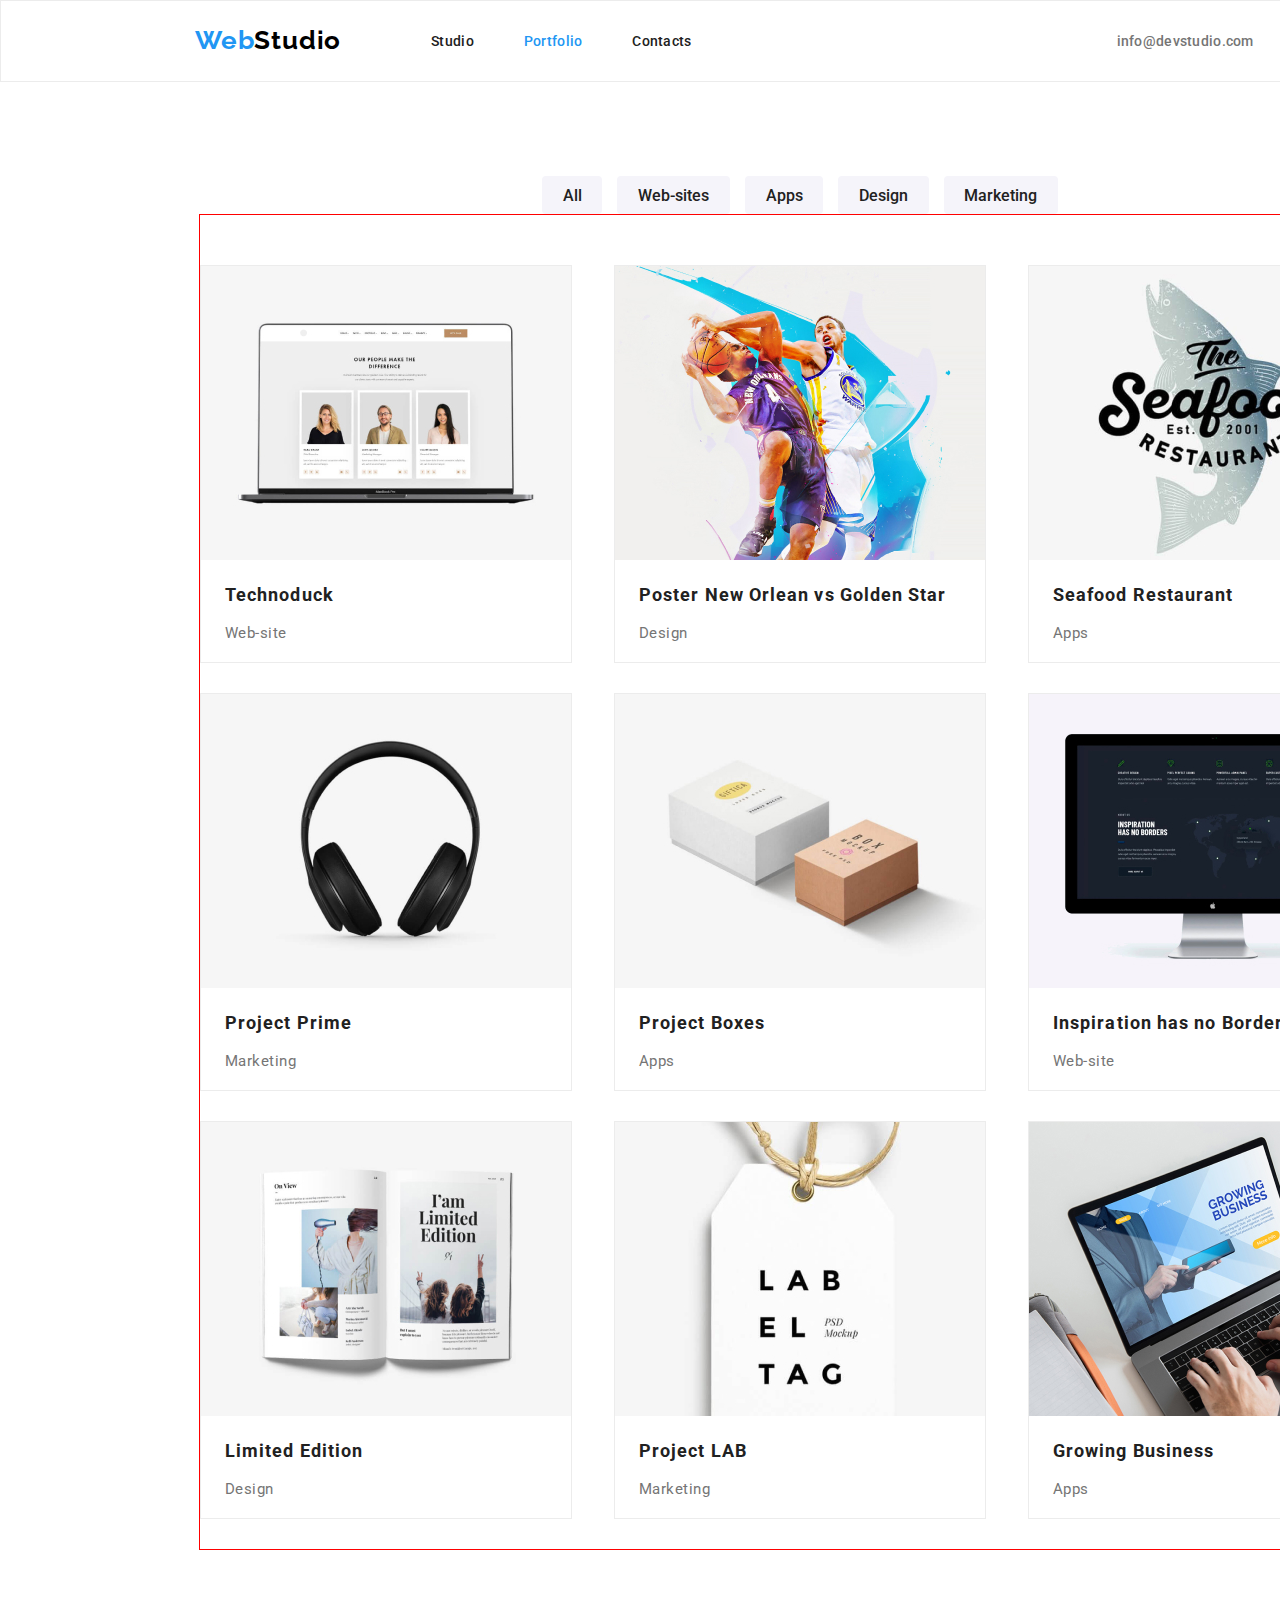
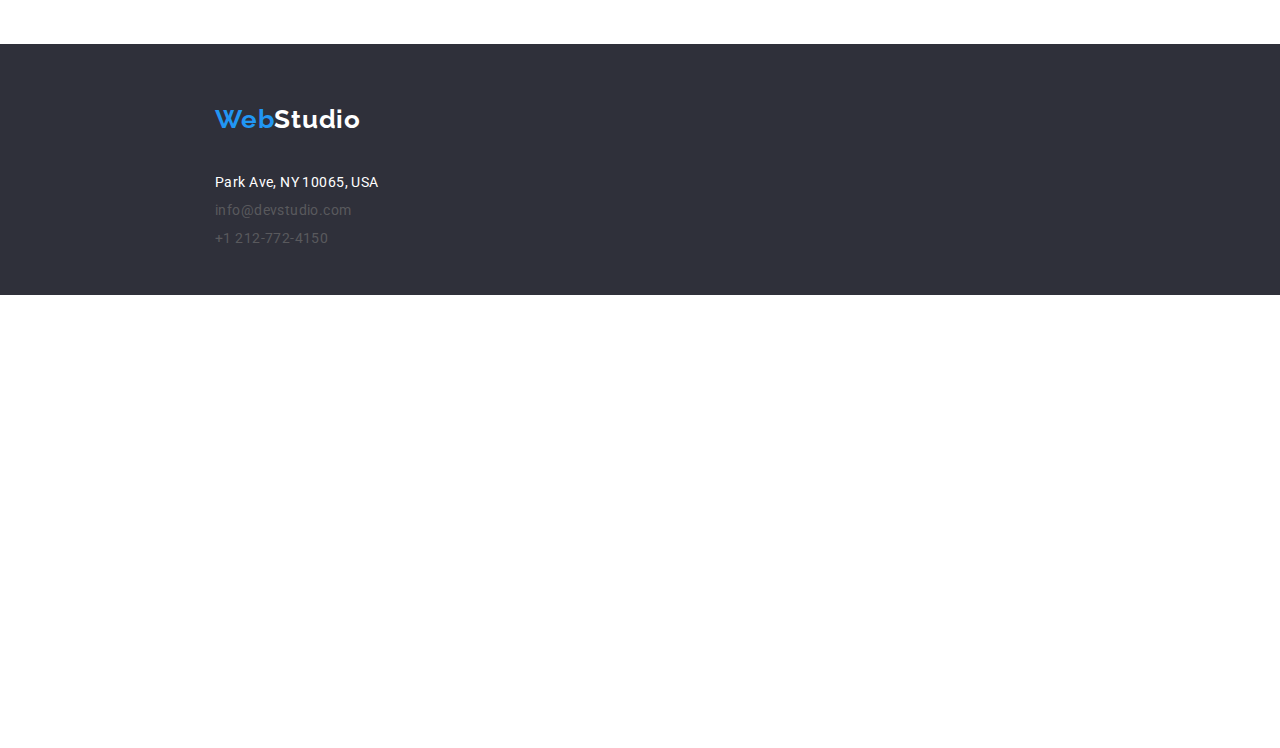
==== commit cd442dc4: "update" ====
--- a/porfolio.html
+++ b/porfolio.html
@@ -49,7 +49,7 @@
         <!-- class="main-section-portfolio" -->
         <!--Pag Nav Buttons-->
         <section class="centering">
-            <div class="container">
+            
                 <div class="subpage-navigation">
                     <button type="button">All</button>
                     <button type="button">Web-sites</button>
@@ -57,10 +57,10 @@
                     <button type="button">Design</button>
                     <button type="button">Marketing</button>
                 </div>
-            </div>
+            
             <!--Cards-->
-
-            <div class="container">
+            
+                <div class="container">
                 <ul class="services">
                     <li><img src="images/img1port.jpg" width="370" height="294" alt="img not found"></img>
 
@@ -117,7 +117,8 @@
                         <span class="card-description">Apps</span>
                     </li>
                 </ul>
-            </div>
+                 </div>
+                </div>
         </section>
 
     </main>
--- a/styles.css
+++ b/styles.css
@@ -47,11 +47,8 @@
   font-weight: 700;
   letter-spacing: 0.03em;
   color: var(--logo-color);
-  display: flex;
-  width: fit-content;
-  height: fit-content;
+  display: inline-block;
   padding-top: 24px;
-  padding-left: 215px;
   box-sizing: border-box;
 
 }
@@ -72,13 +69,17 @@
 /*header-footer*/
 .header-style {
   display: flex;
+  flex-wrap: wrap;
+  justify-content: center;
   font-family: inherit;
   font-size: 14px;
   font-weight: 500;
   letter-spacing: 0.02em;
   color: inherit;
+  width: inherit;
   height: 80px;
-  box-sizing: border-box;
+  margin: 0;
+  padding:0;
   border: 1px solid #ECECEC;
 }
 
@@ -140,6 +141,7 @@
   width: 516px;
   height: 38px;
 
+
 }
 
 .footer-style {
@@ -180,8 +182,15 @@
 }
 
 /*top-section*/
+.main-index {
+  display: flex;
+  justify-content: space-around;
+    background: linear-gradient(to left, #29221aee, #111111);
+}
 .main-title {
-  background-color: var(--basement-color);
+  
+  background-image: url(images/Imgbg.jpg);
+  width: 1440px;
   color: var(--bg-color);
 }
 
@@ -294,21 +303,23 @@
 
 /*PageAlign*/
 
-.header-style {
-  display: flex;
-  flex-direction: row;
-  height: 80px;
-  box-sizing: border-box;
-}
-
 .container-mid li {
   box-sizing: border-box;
   width: 270px;
-  height: 101px;
+  height: 251px;
   padding: 0;
   margin: 0;
-}
-
+  
+}
+.container-mid {
+  align-items: center;
+  display: flex;
+  justify-content: space-between;
+  width: inherit;
+  padding: 0;
+  margin-top: 0;
+  margin-bottom: 94px;
+}
 .centering {
   display: flex;
   flex-direction: column;
@@ -318,27 +329,18 @@
   padding-bottom: 94px;
 }
 
-.container-mid {
-  align-items: center;
-  display: flex;
-  justify-content: space-between;
-  width: inherit;
-  padding: 0;
-  margin-top: 0;
-  margin-bottom: 94px;
-}
-
 .team-position li {
+  display: flex;
+  flex-wrap: wrap;
+  flex-direction: column;
   box-sizing: border-box;
   width: 270px;
-  height: 368px;
+  height: 428px; 
+  border-radius: 0px, 0px, 4px, 4px;
   box-shadow: 0px 2px 1px 0px #00000033;
   box-shadow: 0px 1px 1px 0px #00000024;
   box-shadow: 0px 1px 3px 0px #0000001F;
-  background-color: #ffffff;
-  display: flex;
-  flex-wrap: wrap;
-  flex-direction: column;
+  background-color: #ffffff; 
 }
 
 .team-position {
@@ -373,13 +375,12 @@
 .container {
   width: 1200px;
   display: flex;
-  flex-wrap: wrap;
+  /*flex-wrap: wrap;
   justify-content: center;
-  box-sizing: border-box;
-  padding: 0;
-
-}
-
+  box-sizing: border-box; */
+  padding: 0;
+  border: 1px solid red;
+}
 .main-title {
   height: 600px;
   display: flex;
@@ -388,18 +389,19 @@
   margin: 0;
 }
 
-.container-header {
-  display: flex;
-  margin: 32px;
-}
-
-.main-navigation {
-  display: inline-block;
-  box-sizing: border-box;
-  flex-direction: row;
-  margin: 0;
-}
-
+.main-navigation ul {
+  display: flex;
+  flex-wrap: wrap;
+  margin-top: 32px;
+}
+.insta-head {
+  width: 16px;
+  height: 12px;
+}
+.smartphone-head {
+  width: 14px;
+  height: 16px;
+}
 .main-buttons {
   box-sizing: border-box;
   width: fit-content;
@@ -407,9 +409,14 @@
 }
 
 .links {
-  display: inline-flex;
+  display:inline-flex;
+  justify-content: space-between;
+  align-items: center;
   box-sizing: border-box;
   margin-left: 40px;
+}
+.links a {
+  margin-left: 10px;
 }
 
 .box {
@@ -424,12 +431,12 @@
   flex-direction: column;
   height: 251px;
   padding-top: 36px;
+  padding-left: 215px;
+  
 }
 
 .contacts,
 .set-adress {
-  display: flex;
-  margin-left: 215px;
   margin-top: 12px;
 }
 
@@ -462,4 +469,20 @@
 .h3-portfolio {
   margin-top: 20px;
   margin-left: 24px;
+}
+/* Icon styles*/
+.planning-icons {
+  background-color: #F5F4FA;
+  width: 270px;
+  height: 120px;
+}
+.customer-icons svg {
+  width: 106px;
+  height: 60px;
+  border: 1px solid #AFB1B8;
+  padding: 16px 20px;
+}
+.customer-icons {
+  display:flex;
+  justify-content: space-between;
 }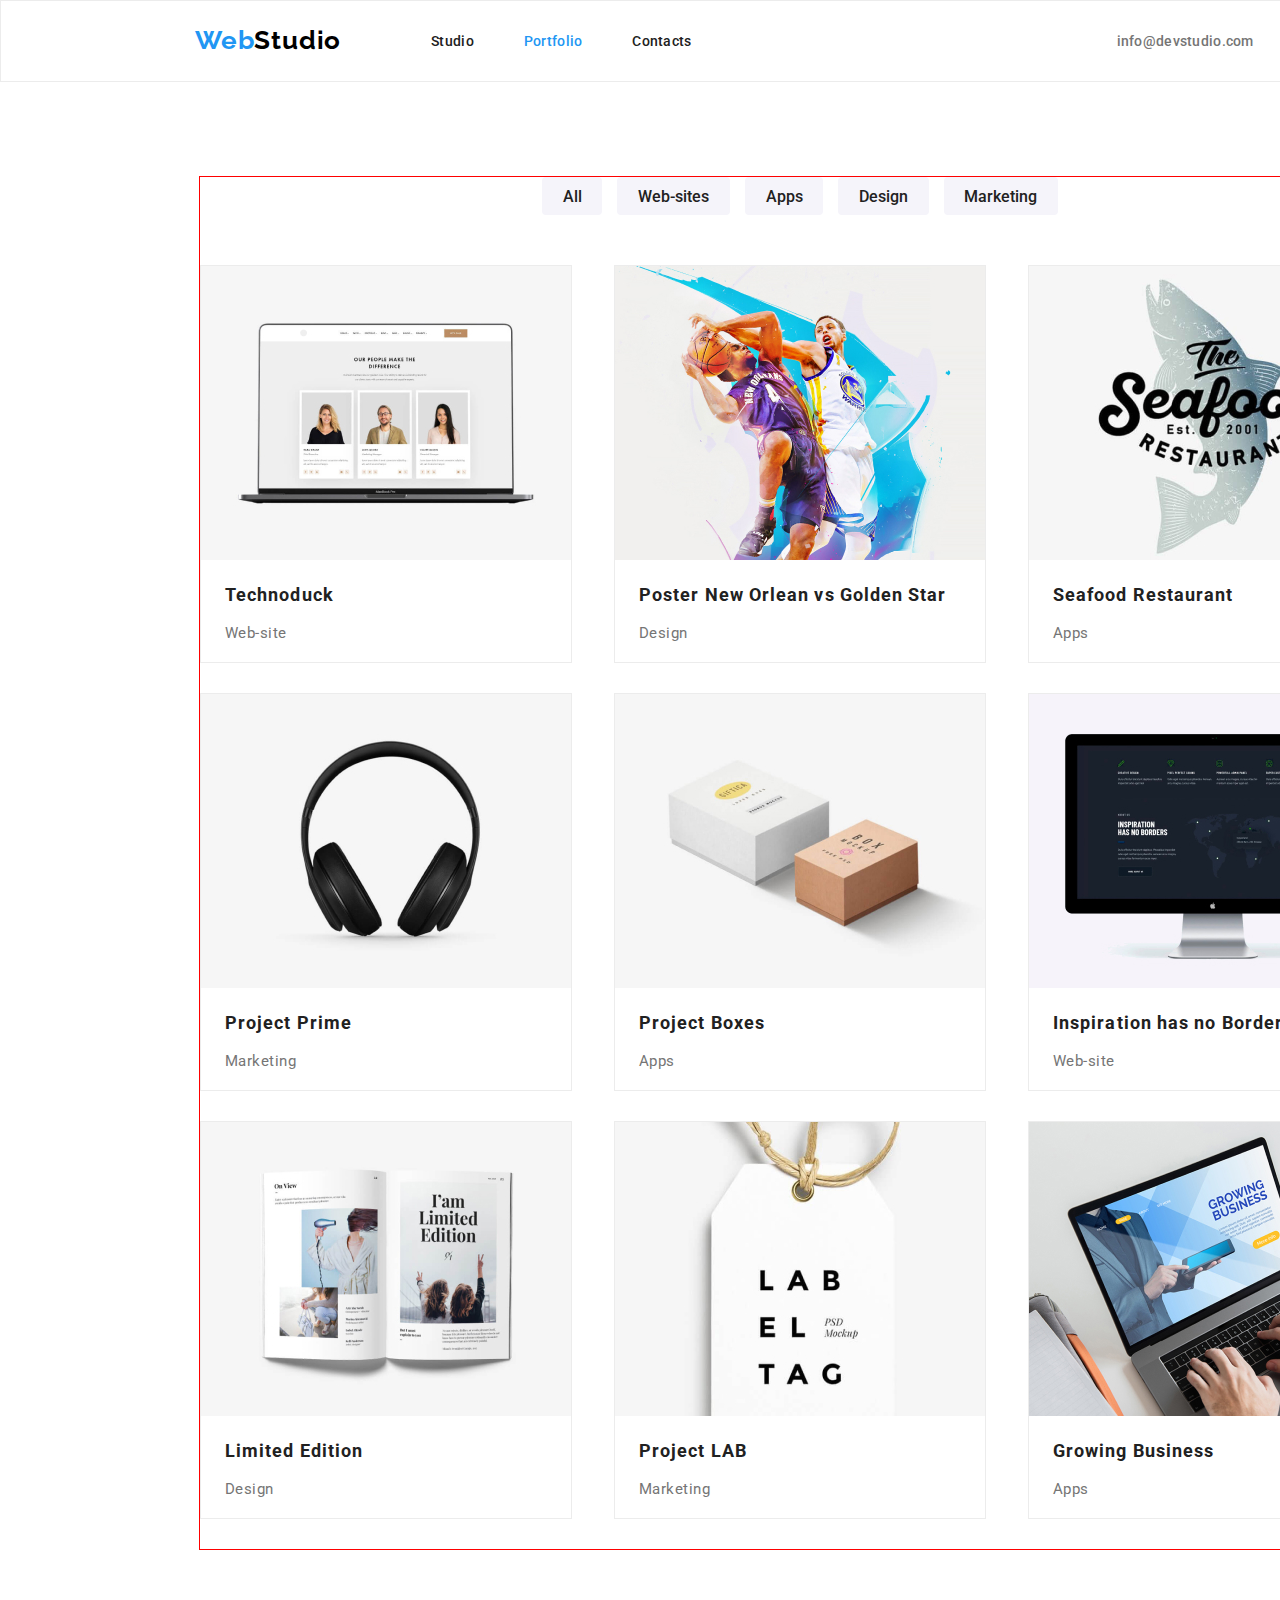
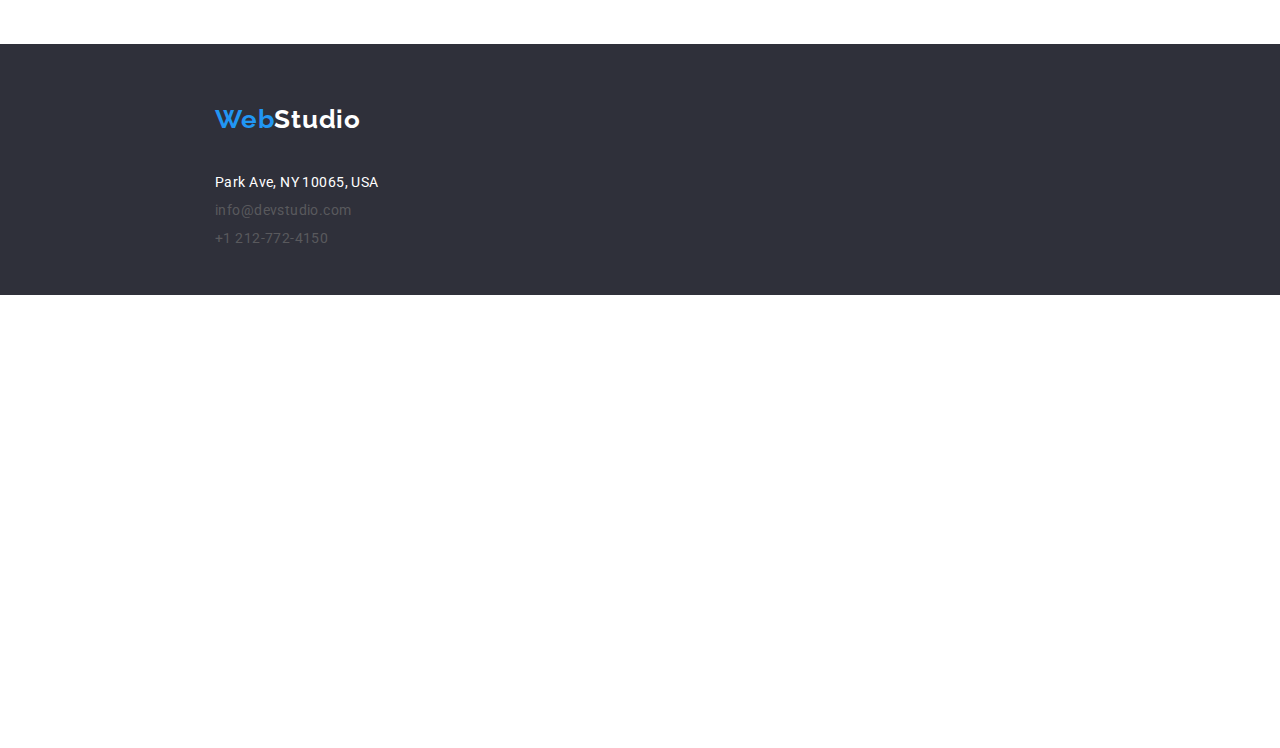
==== commit a04327c2: "univers" ====
--- a/porfolio.html
+++ b/porfolio.html
@@ -49,7 +49,7 @@
         <!-- class="main-section-portfolio" -->
         <!--Pag Nav Buttons-->
         <section class="centering">
-            
+            <div class="container">
                 <div class="subpage-navigation">
                     <button type="button">All</button>
                     <button type="button">Web-sites</button>
@@ -60,7 +60,7 @@
             
             <!--Cards-->
             
-                <div class="container">
+                
                 <ul class="services">
                     <li><img src="images/img1port.jpg" width="370" height="294" alt="img not found"></img>
 
--- a/styles.css
+++ b/styles.css
@@ -24,7 +24,6 @@
 ul {
   list-style: none;
 }
-
 h1 {
   font-size: 44px;
   font-weight: 900;
@@ -32,7 +31,6 @@
   letter-spacing: 0.06em;
   text-align: center;
 }
-
 .logo :hover {
   color: var(--button-color);
 }
@@ -40,7 +38,6 @@
 #current {
   color: var(--button-color);
 }
-
 .logo {
   font-family: "Raleway";
   font-size: 26px;
@@ -52,17 +49,28 @@
   box-sizing: border-box;
 
 }
-
 .studio-head {
   color: var(--button-color);
 }
-
 .web-head-foot {
   color: var(--button-color);
 }
-
 .studio-foot {
   color: var(--bg-color);
+}
+.container {
+  display: flex;
+  flex-direction: column;
+  align-items: center;
+  width: 1200px;
+  padding: 0;
+  border: 1px solid red;
+}
+.centering {
+  display: flex;
+  justify-content: center;
+  padding-top: 94px;
+  padding-bottom: 94px;
 }
 
 /*Studio*/
@@ -320,14 +328,6 @@
   margin-top: 0;
   margin-bottom: 94px;
 }
-.centering {
-  display: flex;
-  flex-direction: column;
-  justify-content: center;
-  align-items: center;
-  padding-top: 94px;
-  padding-bottom: 94px;
-}
 
 .team-position li {
   display: flex;
@@ -372,15 +372,7 @@
   width: inherit;
 }
 
-.container {
-  width: 1200px;
-  display: flex;
-  /*flex-wrap: wrap;
-  justify-content: center;
-  box-sizing: border-box; */
-  padding: 0;
-  border: 1px solid red;
-}
+
 .main-title {
   height: 600px;
   display: flex;
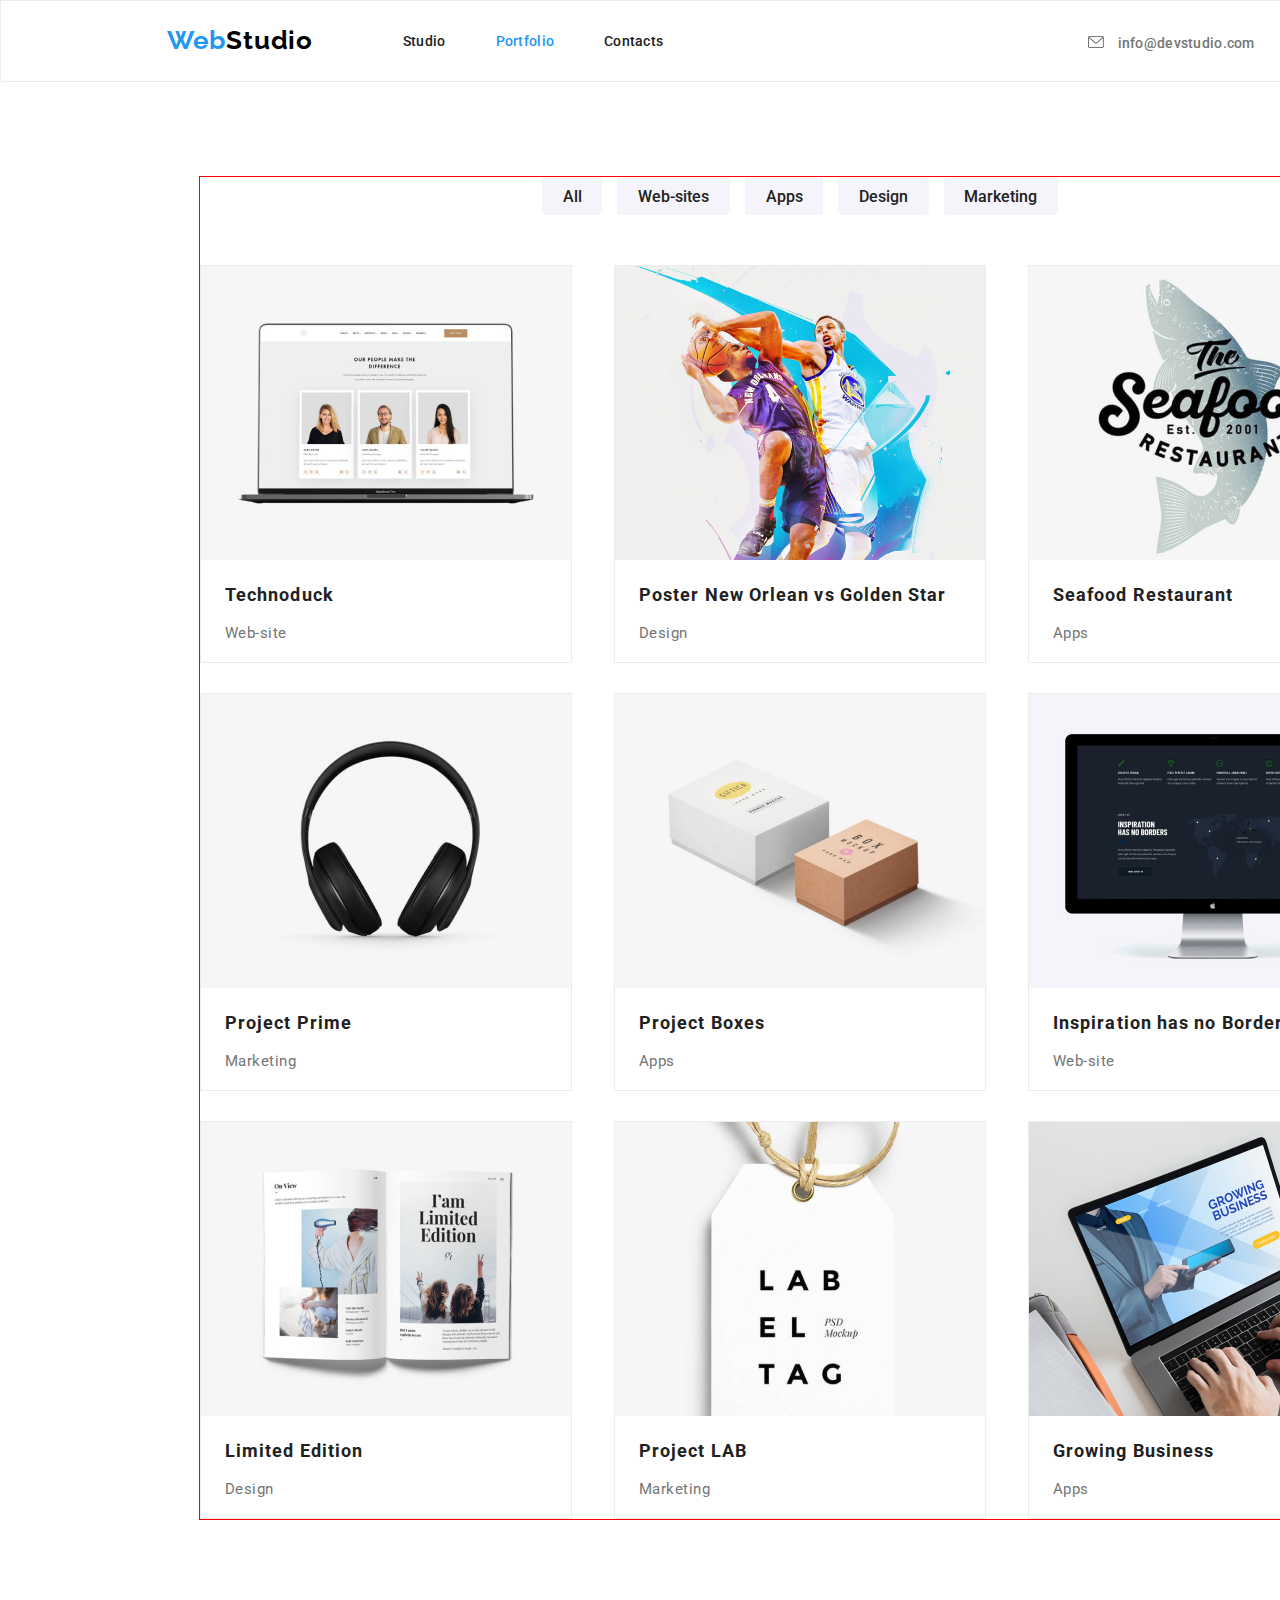
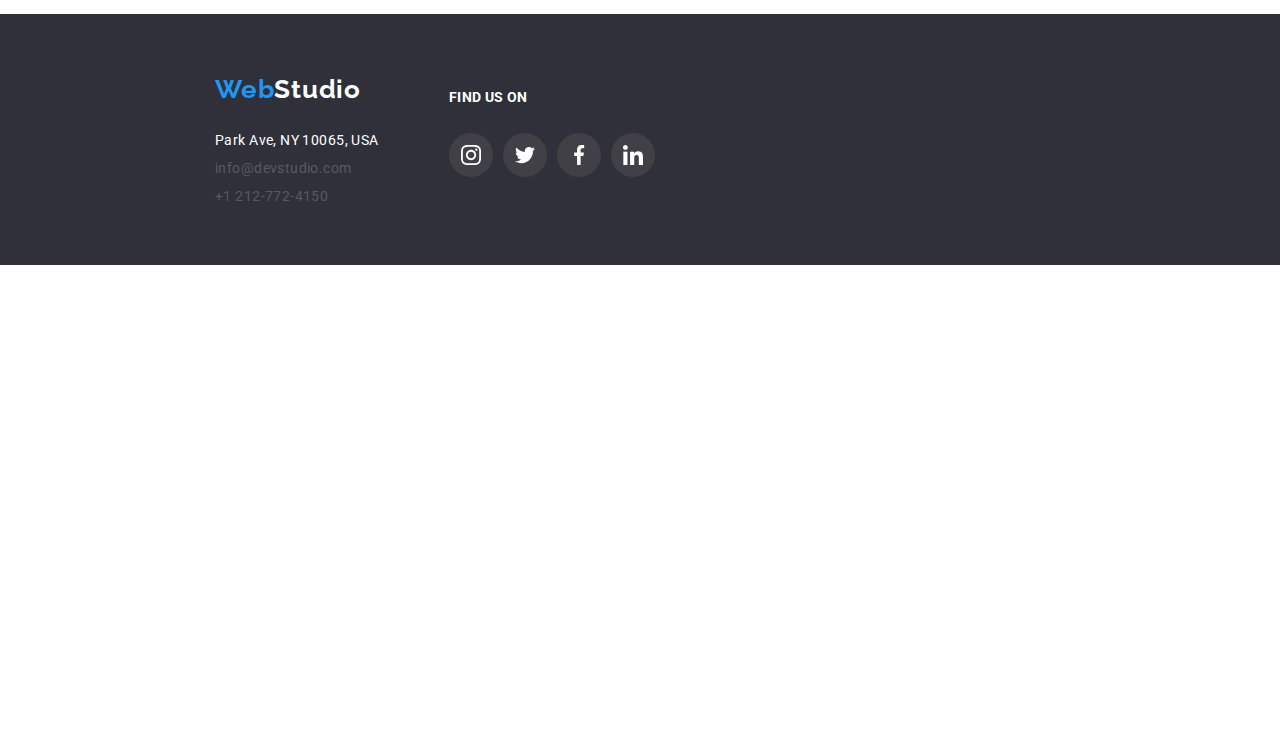
==== commit 3c3696d6: "update" ====
--- a/porfolio.html
+++ b/porfolio.html
@@ -33,12 +33,21 @@
                         <a rel="stylesheet" href="Contacts">Contacts</a>
                     </li>
                     <li class="box"></li>
-                    <li>
-                        <a class="links" rel="stylesheet" href="info@devstudio.com">info@devstudio.com</a>
+                    <li class="links">
+                        <div>
+                            <svg class="insta-head">
+                                <use href="./images/icons.svg#icon-envelope" />
+                            </svg>
+                            <a rel="stylesheet" href="info@devstudio.com">info@devstudio.com</a>
+                        </div>
                     </li>
-
-                    <li>
-                        <a class="links" rel="stylesheet" href="+1&nbsp;212-772-4150">+1&nbsp;212-772-4150</a>
+                    <li class="links">
+                        <div>
+                            <svg class="smartphone-head">
+                                <use href="./images/icons.svg#icon-smartphone" />
+                            </svg>
+                            <a rel="stylesheet" href="+1&nbsp;212-772-4150">+1&nbsp;212-772-4150</a>
+                        </div>
                     </li>
                 </ul>
             </nav>
@@ -123,19 +132,56 @@
 
     </main>
     <footer>
+    
         <address class="footer-style">
-            <div class="logo">
-                <a href="https://github.com/Cosmne/goit-markup-hw-02.git">
-                    <span class="web-head-foot">Web</span><span class="studio-foot">Studio</span>
-                </a>
+            <div class="footer-logo">
+                <div class="logo">
+                    <a href="https://github.com/Cosmne/goit-markup-hw-02.git">
+                        <span class="web-head-foot">Web</span><span class="studio-foot">Studio</span>
+                    </a>
+                </div>
+                <div>
+                    <ul>
+                        <li class="set-adress">
+                            <a rel="stylesheet"
+                                href="Park&nbsp;Ave,&nbsp;NY&nbsp;10065,&nbsp;USA">Park&nbsp;Ave,&nbsp;NY&nbsp;10065,&nbsp;USA</a>
+                        </li>
+                        <li class="contacts">
+                            <a rel="stylesheet" href="info@devstudio.com">info@devstudio.com</a>
+                        </li>
+                        <li class="contacts">
+                            <a rel="stylesheet" href="+1&nbsp;212-772-4150">+1&nbsp;212-772-4150</a>
+                        </li>
+                    </ul>
+                </div>
             </div>
-            <ul>
-                <li class="set-adress"> <a rel="stylesheet"
-                        href="Park&nbsp;Ave,&nbsp;NY&nbsp;10065,&nbsp;USA">Park&nbsp;Ave,&nbsp;NY&nbsp;10065,&nbsp;USA</a>
-                </li>
-                <li class="contacts"><a rel="stylesheet" href="info@devstudio.com">info@devstudio.com</a></li>
-                <li class="contacts"><a rel="stylesheet" href="+1&nbsp;212-772-4150">+1&nbsp;212-772-4150</a></li>
-            </ul>
+    
+            <div class="footer-icons">
+                <p>FIND US ON</p>
+                <ul class="social-icons-footer">
+                    <li>
+                        <svg>
+                            <use xlink:href="/images/icons.svg#icon-instagram" />
+                        </svg>
+                    </li>
+                    <li>
+                        <svg>
+                            <use xlink:href="/images/icons.svg#icon-twitter" />
+                        </svg>
+                    </li>
+                    <li>
+                        <svg>
+                            <use xlink:href="/images/icons.svg#icon-facebook" />
+                        </svg>
+                    </li>
+                    <li>
+                        <svg>
+                            <use xlink:href="/images/icons.svg#icon-linkedin" />
+                        </svg>
+                    </li>
+                </ul>
+            </div>
+    
         </address>
     </footer>
 
--- a/styles.css
+++ b/styles.css
@@ -284,6 +284,7 @@
   letter-spacing: 0.03em;
   text-align: center;
   margin-top: 10px;
+  margin-bottom: 0;
 
 }
 
@@ -328,20 +329,106 @@
   margin-top: 0;
   margin-bottom: 94px;
 }
-
+.container-mid svg {
+     /* 
+      padding-left: 20px; */
+      width: 70px;
+      height: 70px;
+      
+}
+.container-mid div {
+  width: 270px;
+  height: 120px;
+  background-color: #F5F4FA;
+  display: flex;
+  justify-content: center;
+  align-items: center;
+}
+.footer-icons svg {
+  width: 20px;
+  height: 20px; 
+}
+.social-icons-footer{
+  display: flex;
+  justify-content: space-between;
+  
+}
+
+.social-icons-footer li {
+  width: 44px;
+  height: 44px;
+  border-radius: 180%;
+  display: flex;
+  justify-content: center;
+  align-items: center;
+  background-color: #404046;
+  fill: var(--bg-color);
+}
+.social-icons-footer li:hover {
+  background-color: var(--button-effect);
+  fill: var(--bg-color);
+}
+
+.footer-icons {
+  color: var(--bg-color);
+  font-family: inherit;
+  font-size: 14px;
+  font-weight: 700;
+  text-align: left;
+  width: 206px;
+  height:80px;
+  margin-top: 25px;
+  margin-left: 70px;
+}
+.social-icons-team li {
+width: 44px;
+height:44px ;
+border-radius: 180%;
+display: flex;
+justify-content: center;
+align-items: center;
+fill: #AFB1B8;
+}
+.social-icons-team li:hover{
+  background-color: var(--button-effect);
+    fill: var(--bg-color);
+}
+.social-icons-team {
+  display: flex;
+  justify-content: space-between;
+  width: 206px;
+  height: 44px;
+  padding:16px 32px;
+}
 .team-position li {
   display: flex;
-  flex-wrap: wrap;
   flex-direction: column;
   box-sizing: border-box;
   width: 270px;
-  height: 428px; 
   border-radius: 0px, 0px, 4px, 4px;
   box-shadow: 0px 2px 1px 0px #00000033;
-  box-shadow: 0px 1px 1px 0px #00000024;
-  box-shadow: 0px 1px 3px 0px #0000001F;
-  background-color: #ffffff; 
-}
+    box-shadow: 0px 1px 1px 0px #00000024;
+    box-shadow: 0px 1px 3px 0px #0000001F;
+    background-color: #ffffff;
+}
+.team-icons svg {
+  width: 20px;
+  height: 20px;
+}
+.team-icons {
+    
+    width: 206px;
+    height: 44px;
+    margin:0;
+    padding: 0;
+}
+.links {
+  fill:var(--text-color);
+}
+.links :hover {
+  fill: var(--button-effect);
+}
+
 
 .team-position {
   display: flex;
@@ -350,12 +437,18 @@
   margin-bottom: 0;
   padding-left: 0;
   width: inherit;
+  height:428px;
+  
 }
 
 .team-position img {
   padding-bottom: 30px;
 }
-
+.team.icons ul{
+  display: flex;
+  width: 206px;
+  height: 44px;
+}
 .bottom-style {
   background-color: #F5F4FA;
   margin: 0;
@@ -365,13 +458,16 @@
 .ocupation {
   display: flex;
   flex-direction: row;
-  margin-top: ;
   padding-top: 50px;
   padding-left: 0;
+  margin: 0 auto;
   justify-content: space-between;
   width: inherit;
 }
 
+.services li:nth-last-child(-n+3) {
+ margin-bottom: 0;
+}
 
 .main-title {
   height: 600px;
@@ -420,10 +516,11 @@
 .footer-style {
   box-sizing: border-box;
   display: flex;
-  flex-direction: column;
   height: 251px;
   padding-top: 36px;
   padding-left: 215px;
+}
+.footer-logo {
   
 }
 
@@ -463,18 +560,18 @@
   margin-left: 24px;
 }
 /* Icon styles*/
-.planning-icons {
-  background-color: #F5F4FA;
-  width: 270px;
-  height: 120px;
-}
+
+
 .customer-icons svg {
   width: 106px;
   height: 60px;
   border: 1px solid #AFB1B8;
   padding: 16px 20px;
+  
 }
 .customer-icons {
-  display:flex;
-  justify-content: space-between;
-}+ margin-top: 50px;
+ width: inherit;
+ display: flex;
+ justify-content: space-between;
+}
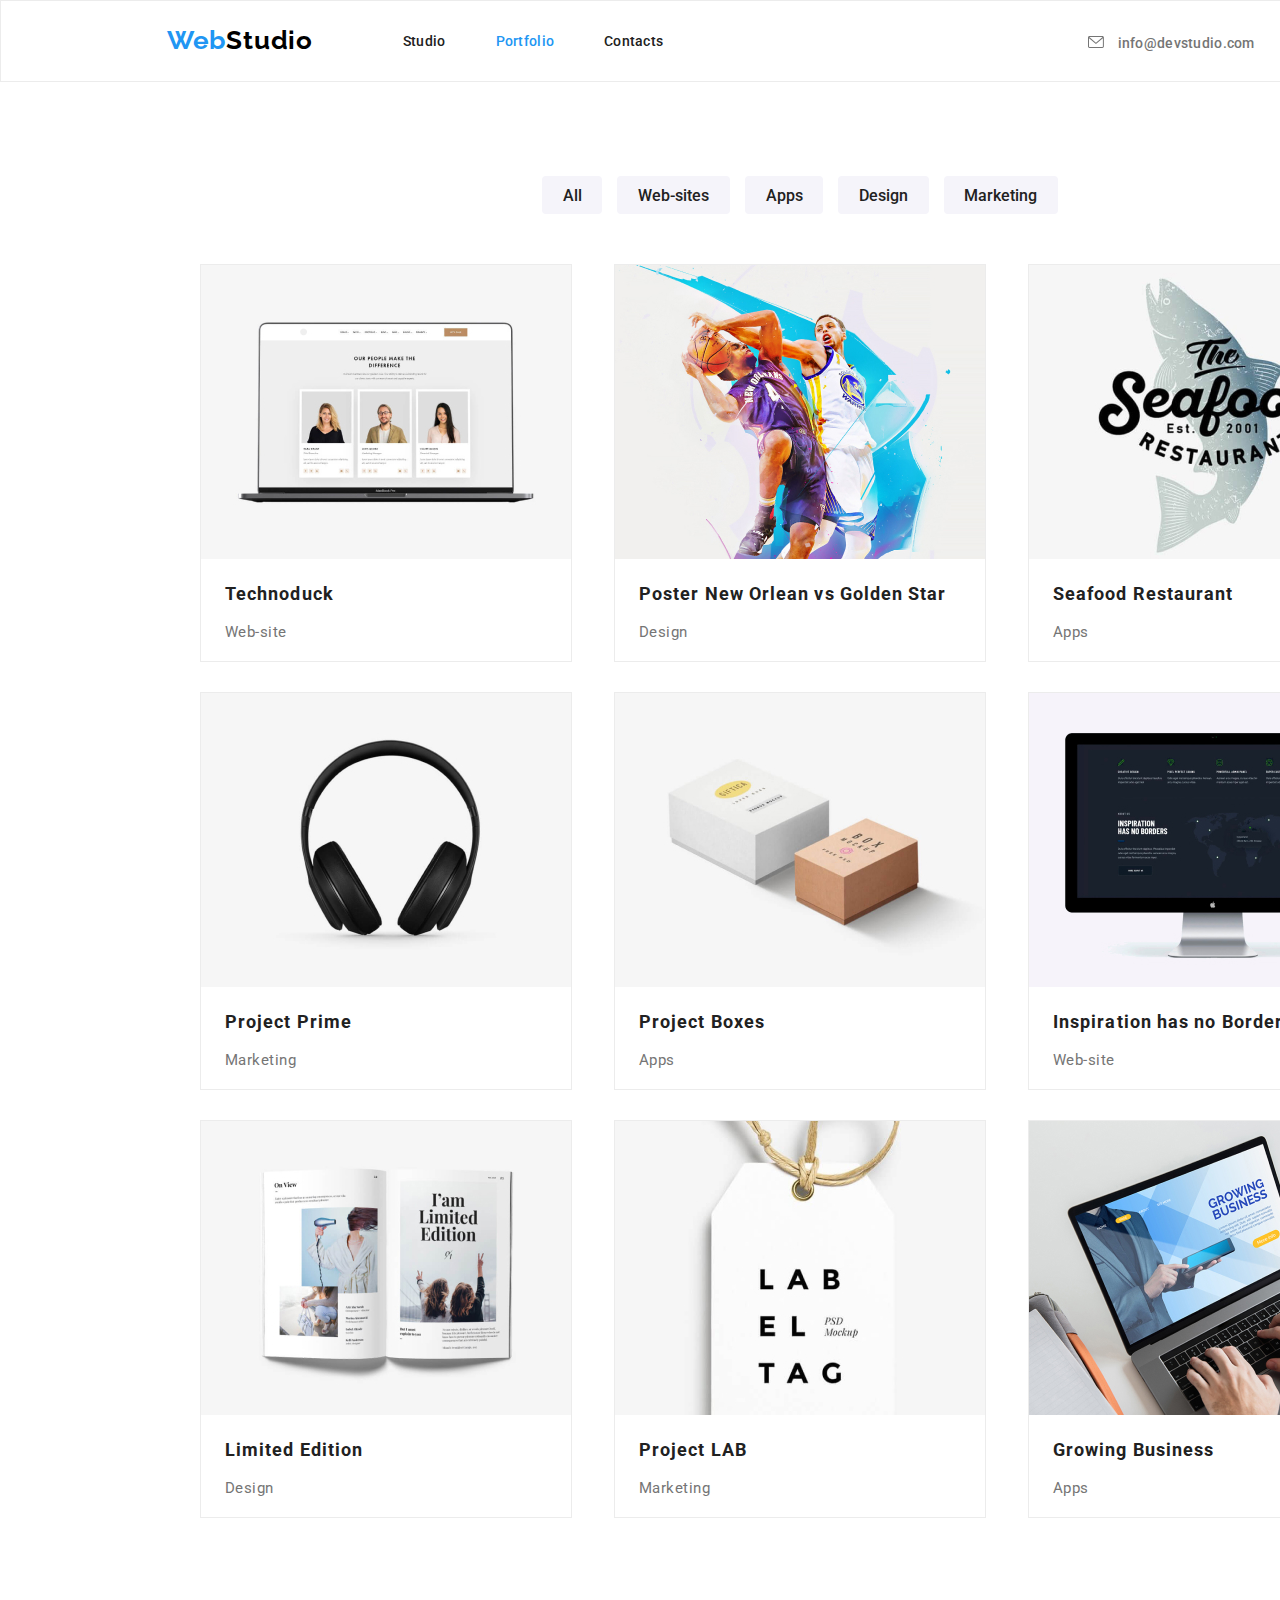
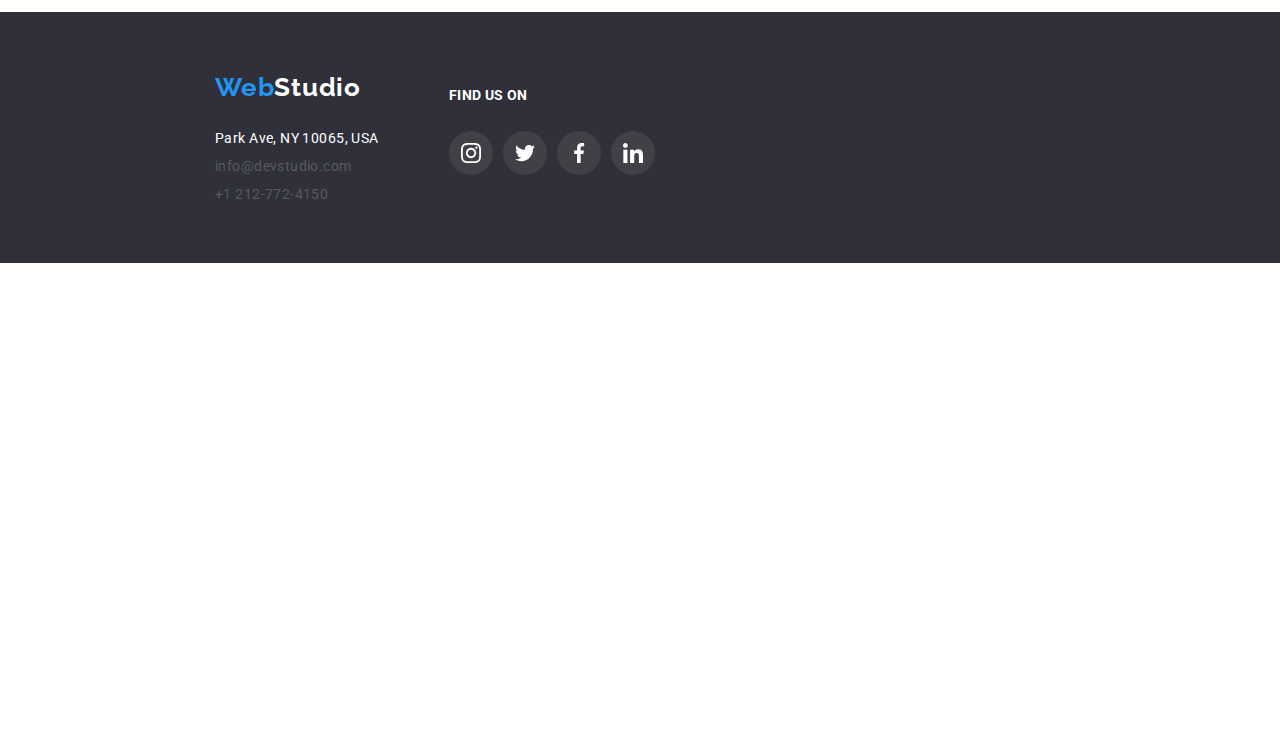
==== commit a8f4912f: "update" ====
--- a/porfolio.html
+++ b/porfolio.html
@@ -161,22 +161,22 @@
                 <ul class="social-icons-footer">
                     <li>
                         <svg>
-                            <use xlink:href="/images/icons.svg#icon-instagram" />
+                            <use xlink:href="./images/icons.svg#icon-instagram" />
                         </svg>
                     </li>
                     <li>
                         <svg>
-                            <use xlink:href="/images/icons.svg#icon-twitter" />
+                            <use xlink:href="./images/icons.svg#icon-twitter" />
                         </svg>
                     </li>
                     <li>
                         <svg>
-                            <use xlink:href="/images/icons.svg#icon-facebook" />
+                            <use xlink:href="./images/icons.svg#icon-facebook" />
                         </svg>
                     </li>
                     <li>
                         <svg>
-                            <use xlink:href="/images/icons.svg#icon-linkedin" />
+                            <use xlink:href="./images/icons.svg#icon-linkedin" />
                         </svg>
                     </li>
                 </ul>
--- a/styles.css
+++ b/styles.css
@@ -64,7 +64,7 @@
   align-items: center;
   width: 1200px;
   padding: 0;
-  border: 1px solid red;
+  
 }
 .centering {
   display: flex;
@@ -193,13 +193,14 @@
 .main-index {
   display: flex;
   justify-content: space-around;
-    background: linear-gradient(to left, #29221aee, #111111);
+  background-image: url(images/Imgbg.jpg);
+    
 }
 .main-title {
-  
-  background-image: url(images/Imgbg.jpg);
-  width: 1440px;
-  color: var(--bg-color);
+  background: linear-gradient(to bottom, #a7a09850, #111111);
+  background-size: cover;
+  color: var(--bg-color);
+  width: 1600px;
 }
 
 /*Main-Button*/
@@ -248,14 +249,12 @@
 
 .services {
   letter-spacing: 0.03em;
-
   display: flex;
   flex-wrap: wrap;
   justify-content: space-between;
   padding: 0;
   margin-top: 50px;
   margin-bottom: 0;
-
 }
 
 .p-studio {
@@ -399,24 +398,20 @@
   width: 206px;
   height: 44px;
   padding:16px 32px;
+  
 }
 .team-position li {
   display: flex;
   flex-direction: column;
   box-sizing: border-box;
-  width: 270px;
-  border-radius: 0px, 0px, 4px, 4px;
-  box-shadow: 0px 2px 1px 0px #00000033;
-    box-shadow: 0px 1px 1px 0px #00000024;
-    box-shadow: 0px 1px 3px 0px #0000001F;
-    background-color: #ffffff;
+  background-color: #ffffff;
+  
 }
 .team-icons svg {
   width: 20px;
   height: 20px;
 }
 .team-icons {
-    
     width: 206px;
     height: 44px;
     margin:0;
@@ -428,7 +423,12 @@
 .links :hover {
   fill: var(--button-effect);
 }
-
+.shadow {
+  border-radius: 0px, 0px, 4px, 4px;
+    box-shadow: 0px 2px 1px 0px #00000033;
+    box-shadow: 0px 1px 1px 0px #00000024;
+    box-shadow: 0px 1px 3px 0px #0000001F;
+}
 
 .team-position {
   display: flex;
@@ -438,7 +438,7 @@
   padding-left: 0;
   width: inherit;
   height:428px;
-  
+
 }
 
 .team-position img {
@@ -542,12 +542,18 @@
   justify-content: space-between;
 
 }
-
 .services li {
   box-sizing: border-box;
   border: 1px solid #ECECEC;
   padding-bottom: 20px;
   margin-bottom: 30px;
+}
+
+.services li:hover {
+  cursor: pointer;
+  box-shadow: 10px 4px 6px 0px #00000029;
+  box-shadow: 5px 4px 4px 0px #0000000F;
+  box-shadow: 5px 5px 1px 0px #0000001F;
 }
 
 .card-description {
